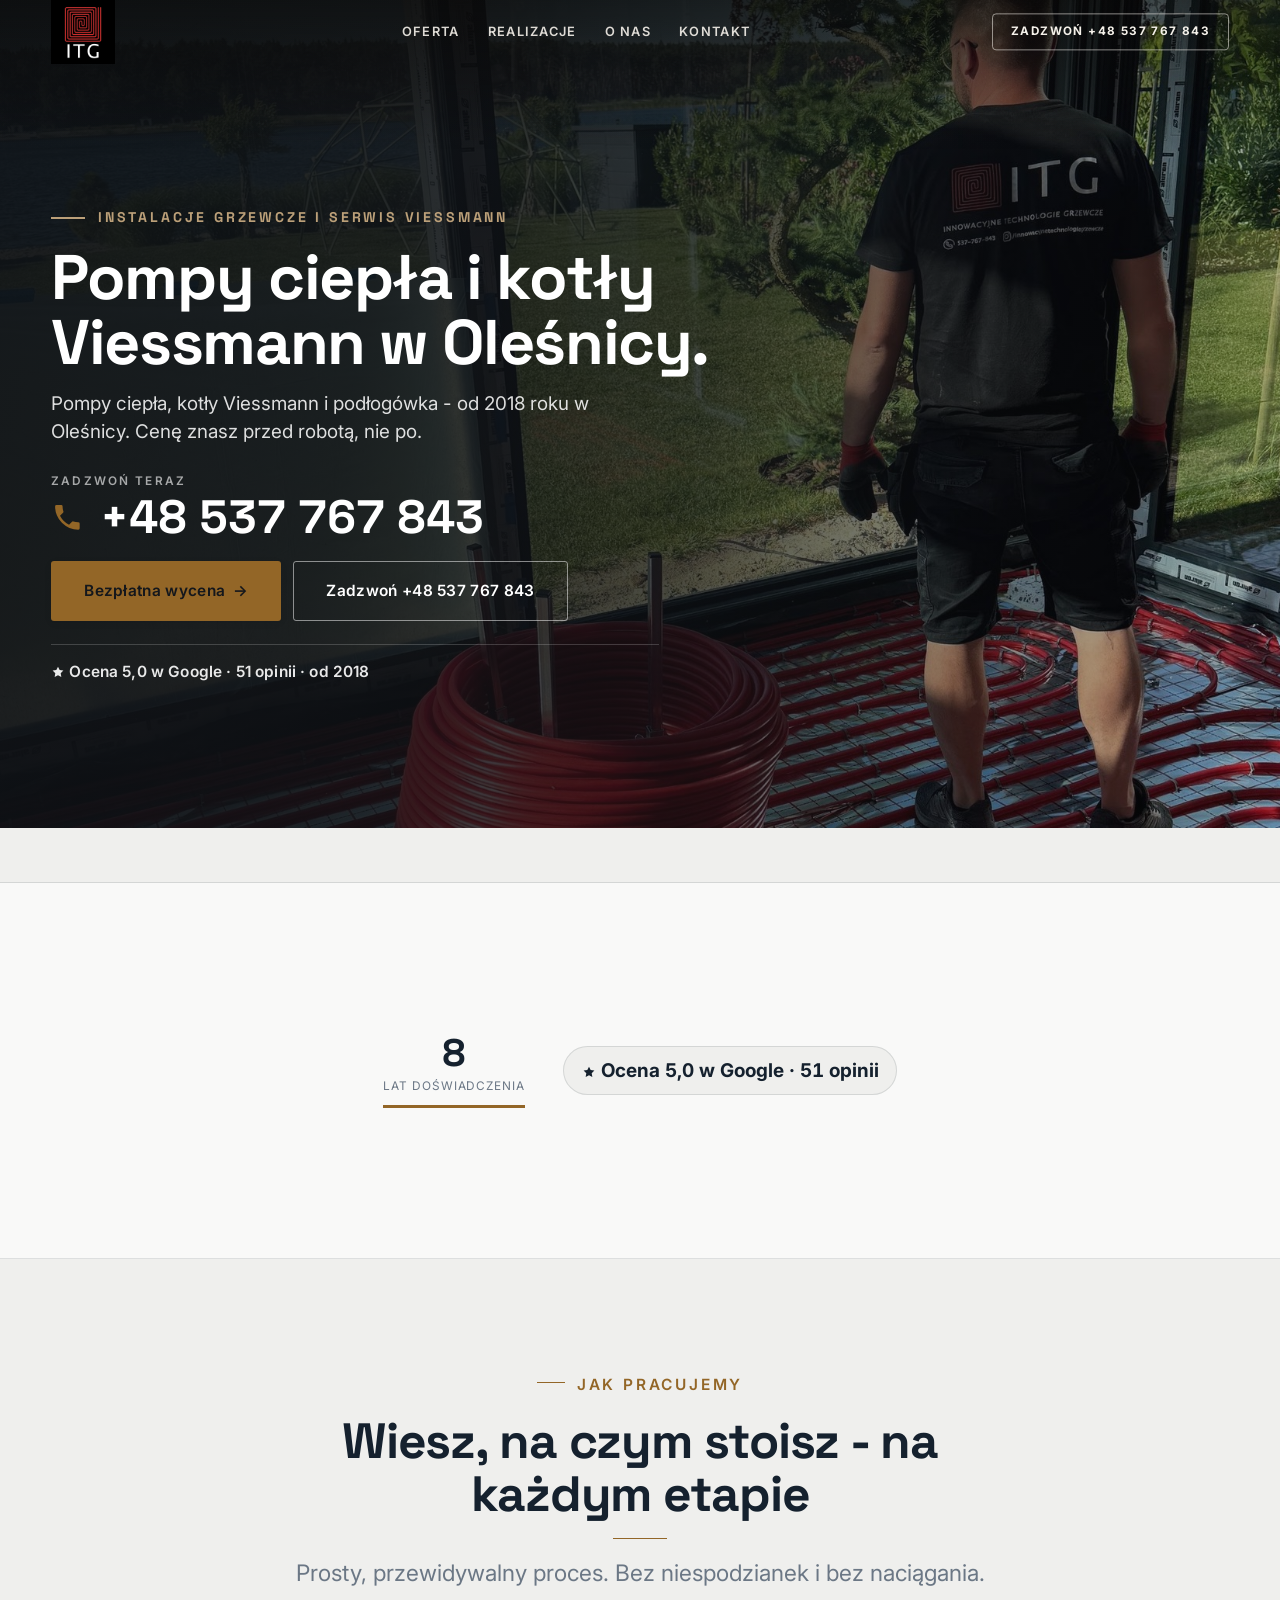
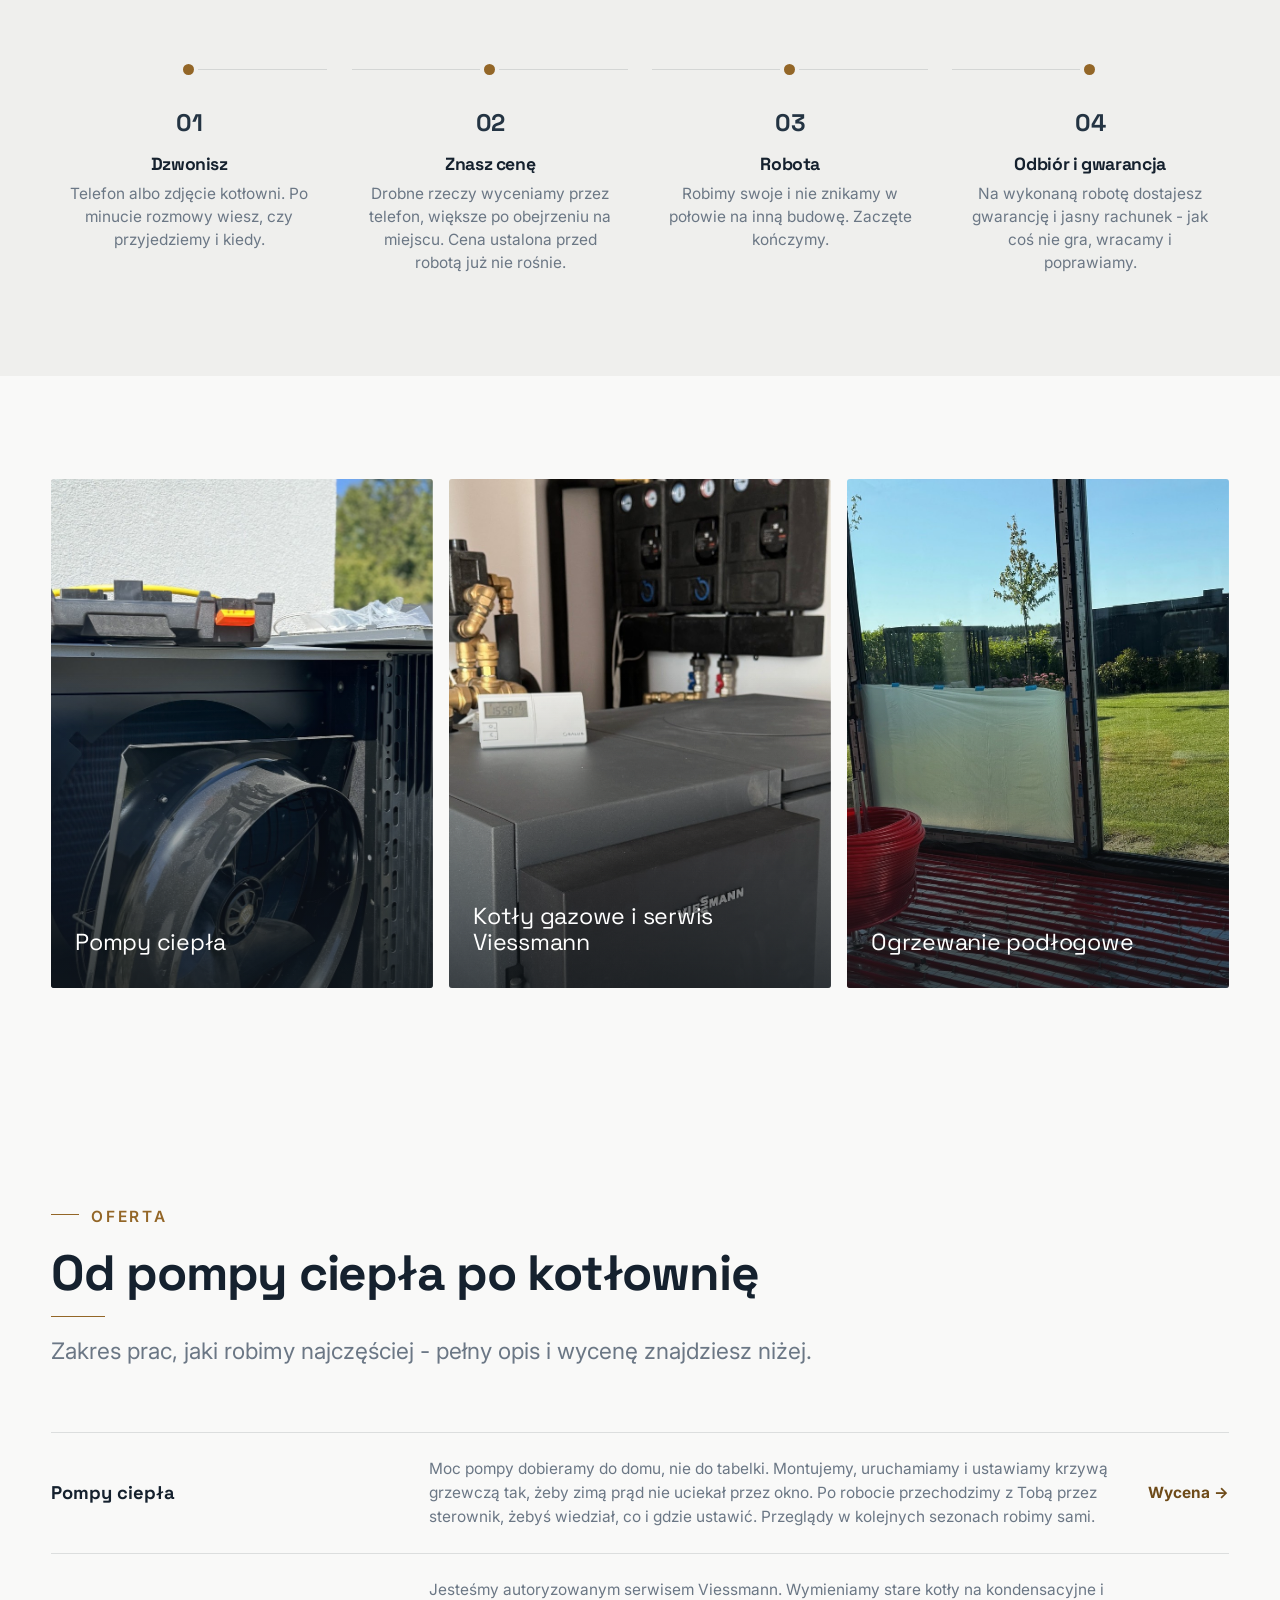
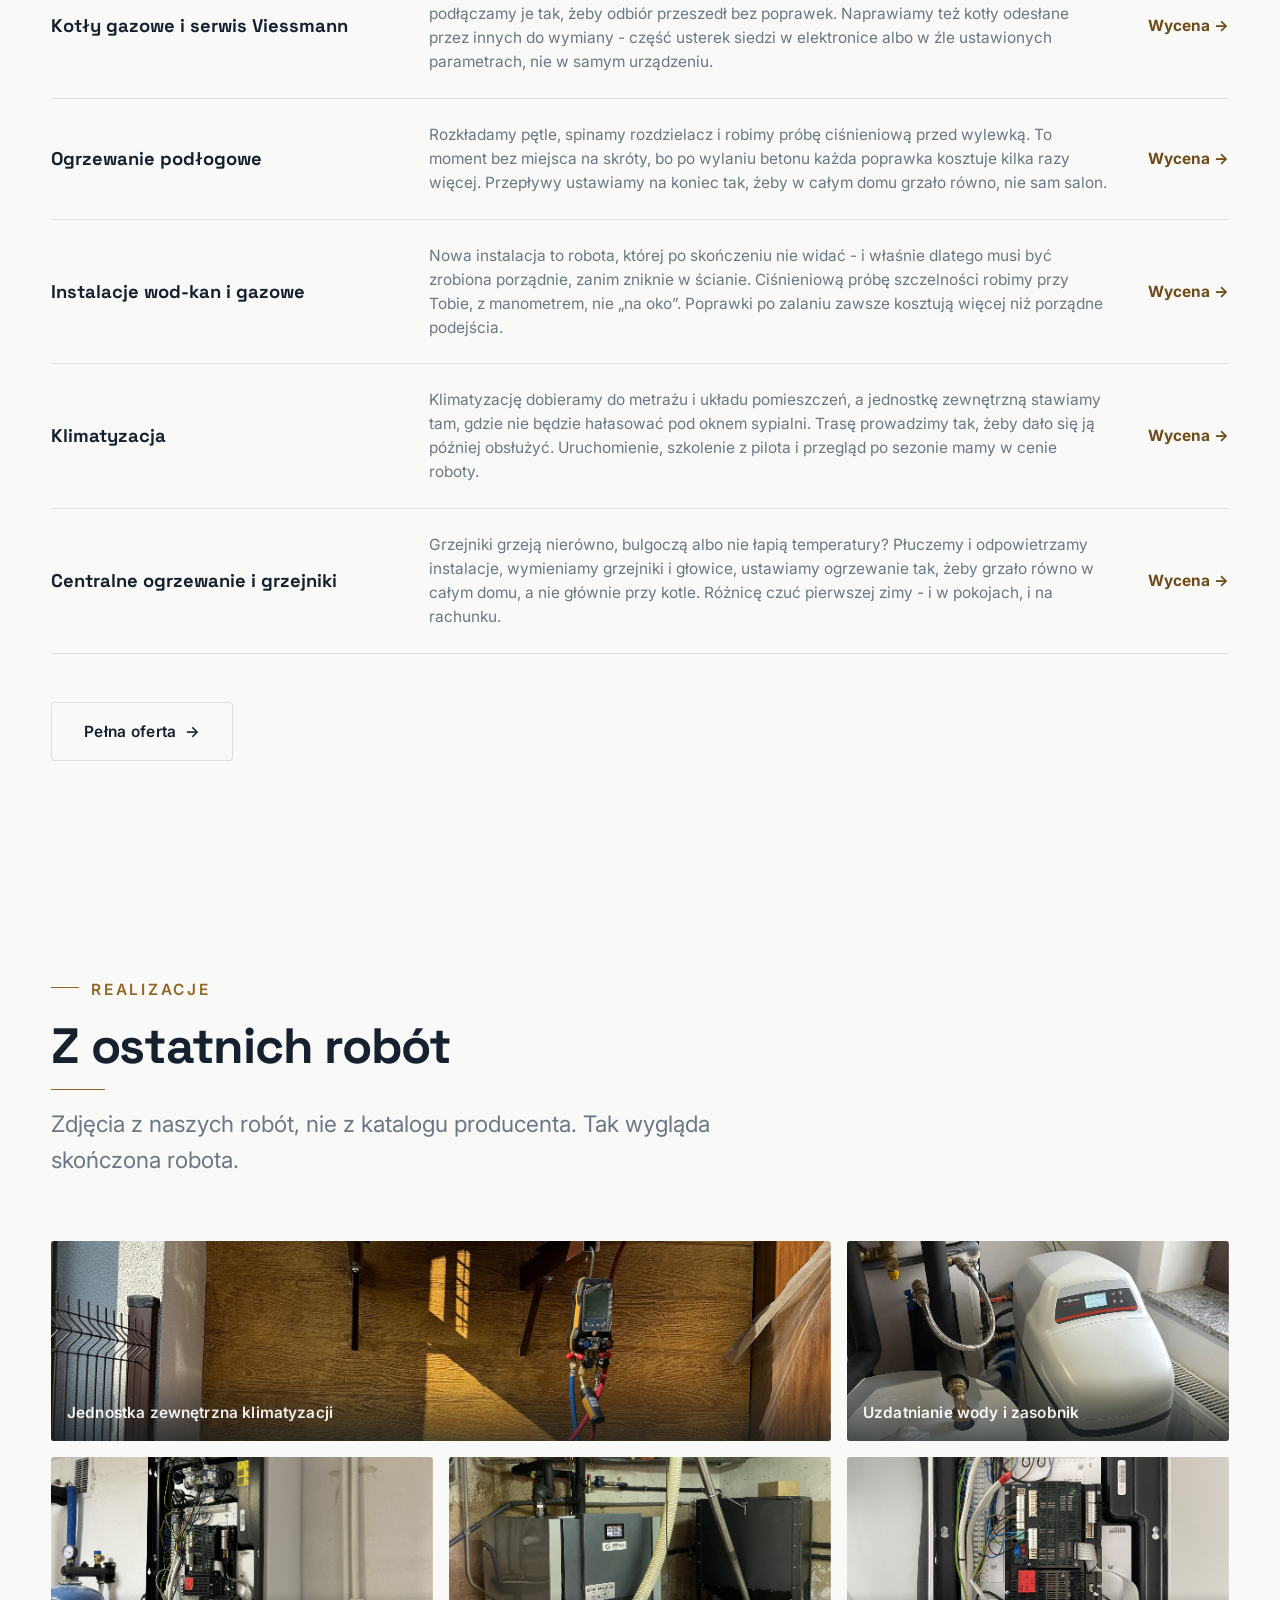
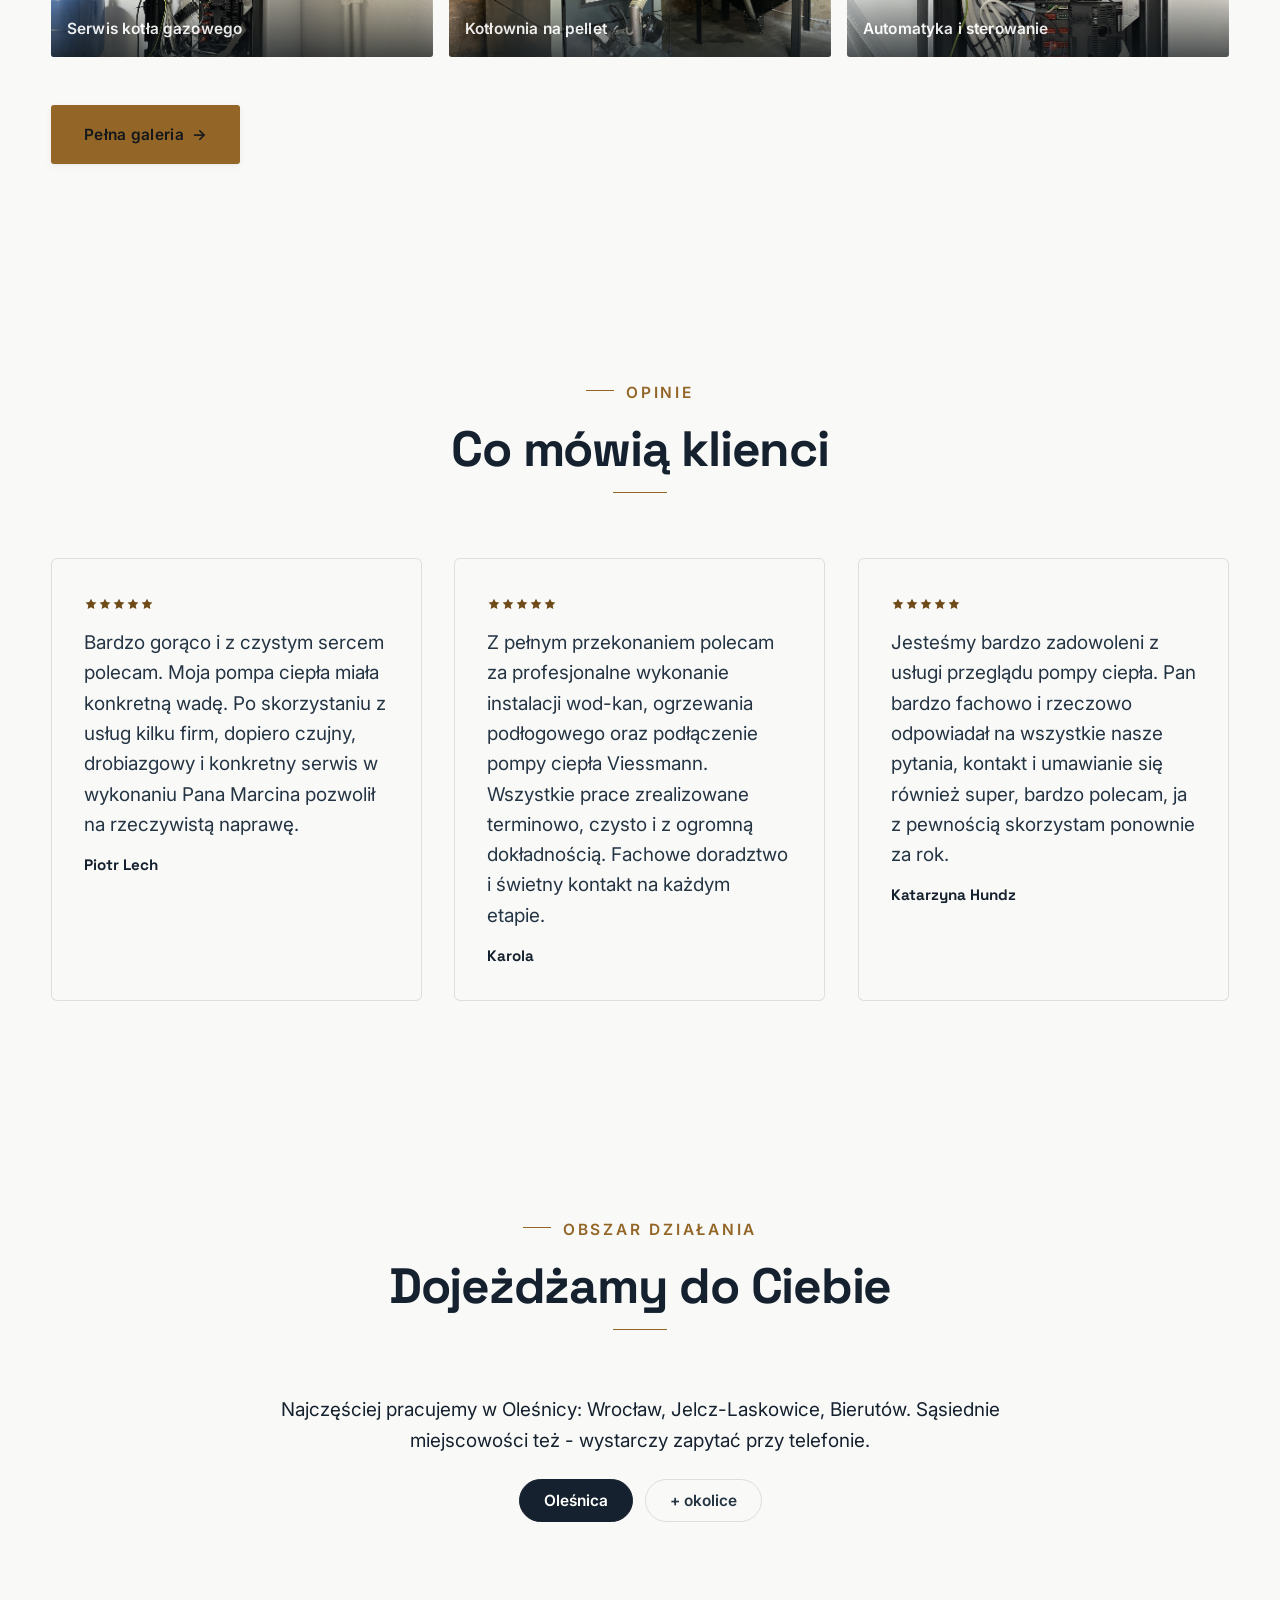
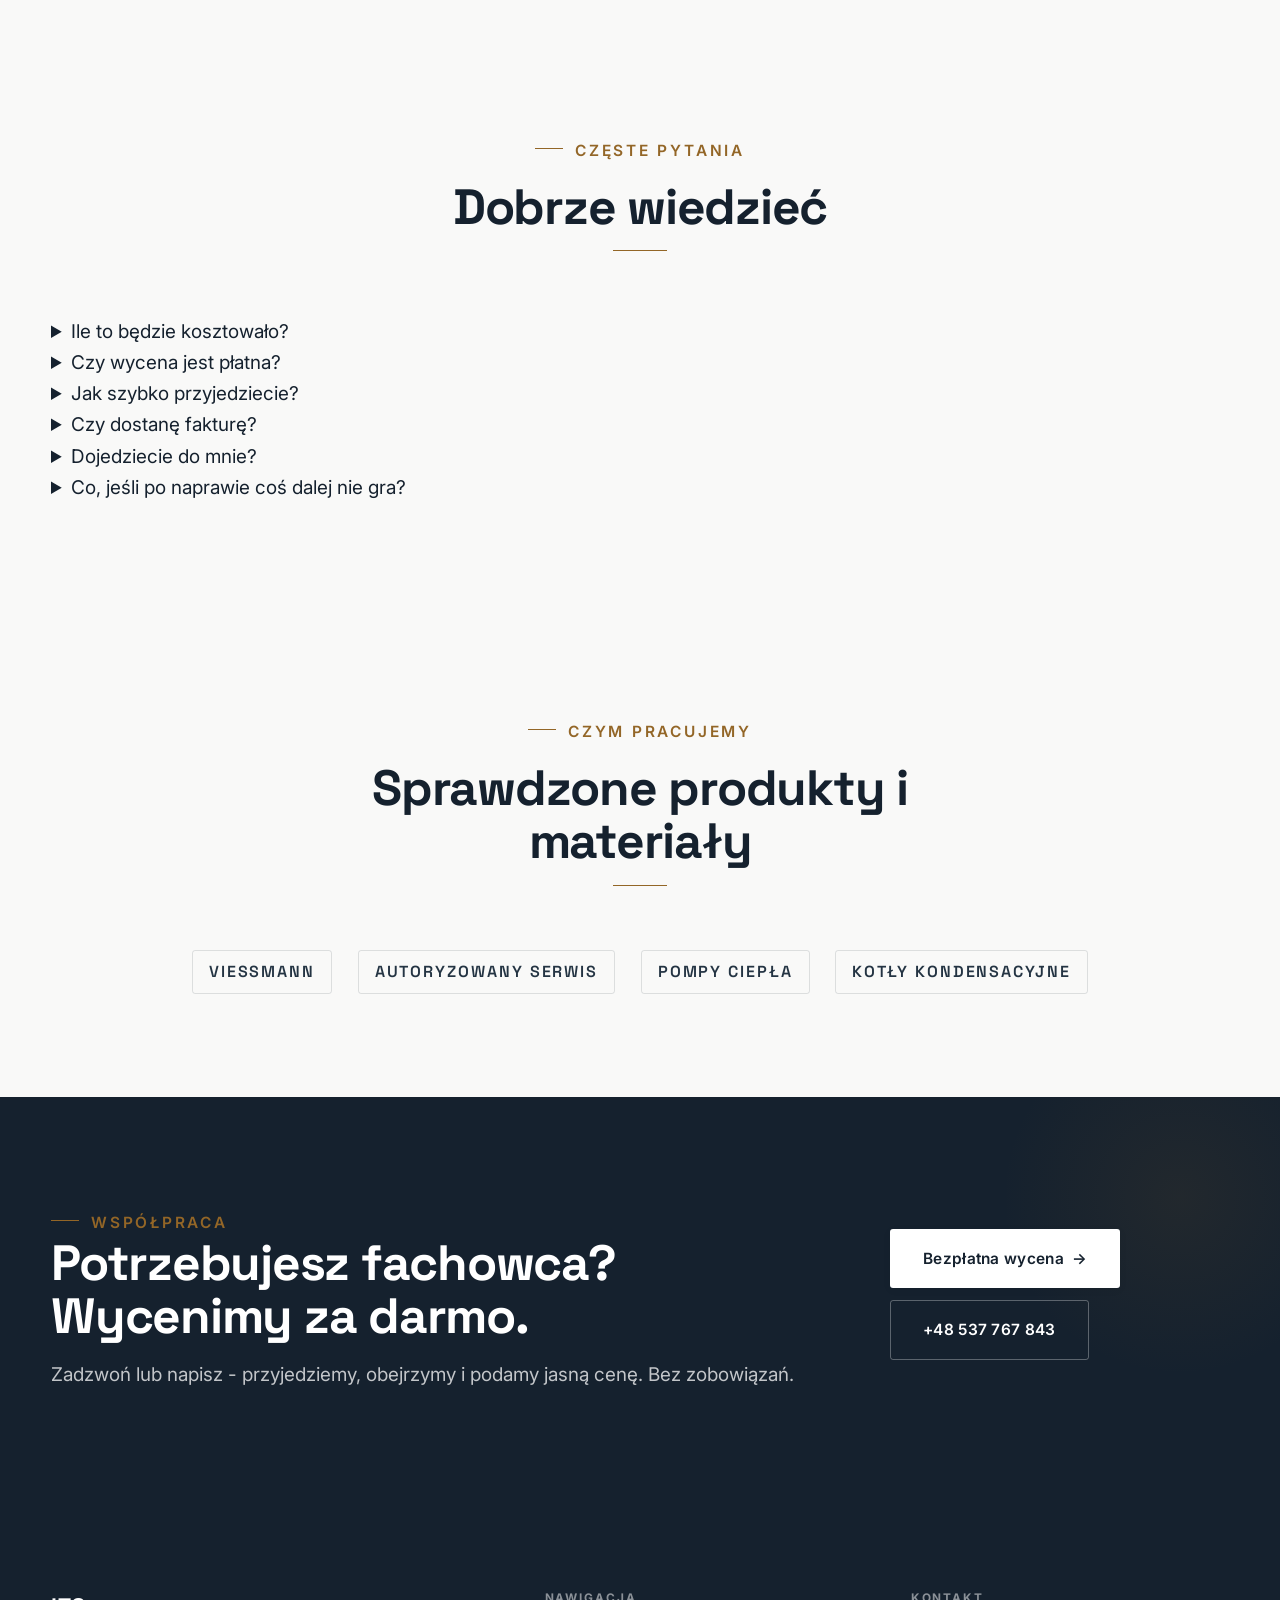
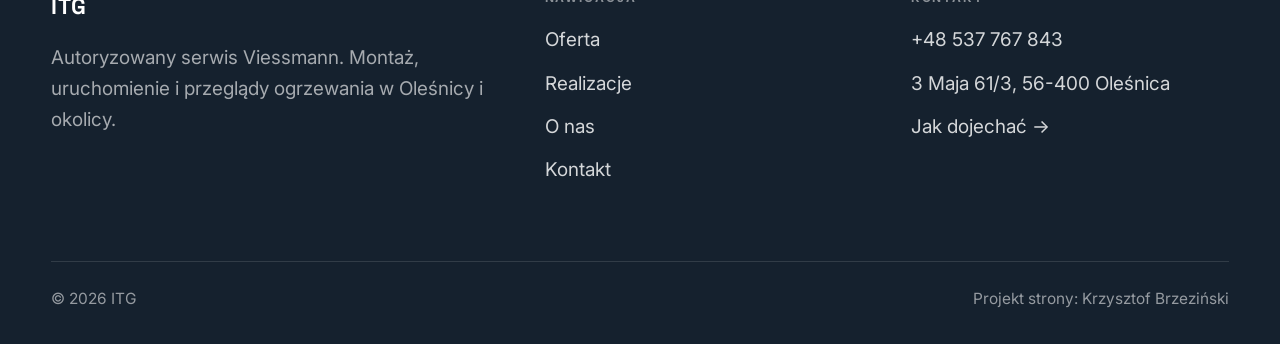
==== index.html @ 9d5420c0 "Strona demo: itg-innowacyjne-technologie" ====
<!DOCTYPE html>
<html lang="pl">
<head>
<meta charset="UTF-8">
<meta name="viewport" content="width=device-width, initial-scale=1.0">
<title>Pompy ciepła i kotły Viessmann - Oleśnica | ITG</title>
<meta name="description" content="Instalacje grzewcze w Oleśnicy: pompy ciepła, kotły Viessmann, ogrzewanie podłogowe, wod-kan i klimatyzacja. Autoryzowany serwis Viessmann. Zadzwoń: +48 537 767 843.">
<link rel="preconnect" href="https://fonts.googleapis.com">
<link rel="preconnect" href="https://fonts.gstatic.com" crossorigin>
<link href="https://fonts.googleapis.com/css2?family=Space+Grotesk:wght@500;600;700&family=Inter:wght@400;500;600&display=swap" rel="stylesheet">
<link rel="stylesheet" href="assets/styles.css">
</head>
<body>

<header class="nav">
  <div class="wrap nav-inner">
    <a class="brand brand-has-logo" href="index.html"><img class="brand-logo" src="img/logo.jpg" alt="ITG Innowacyjne Technologie Grzewcze"></a>
    <nav class="nav-links">
      <a href="oferta.html">Oferta</a>
      <a href="realizacje.html">Realizacje</a>
      <a href="o-nas.html">O nas</a>
      <a href="kontakt.html">Kontakt</a>
      <a href="tel:+48537767843" class="btn btn-accent">Zadzwoń +48 537 767 843</a>
    </nav>
    <button class="nav-toggle" aria-label="Menu"><span></span><span></span><span></span></button>
  </div>
</header>

<section class="hero-fach">
  <img class="hf-photo" src="img/hero.jpg" fetchpriority="high" alt="ITG Innowacyjne Technologie Grzewcze">
  <div class="hf-panel">
    <div class="hf-inner">
      <span class="hf-kicker">Instalacje grzewcze i serwis Viessmann</span>
      <h1 class="hf-title">Pompy ciepła i kotły Viessmann w Oleśnicy. <em></em></h1>
      <p class="hf-lead">Pompy ciepła, kotły Viessmann i podłogówka - od 2018 roku w Oleśnicy. Cenę znasz przed robotą, nie po.</p>
      <a class="hf-phone" href="tel:+48537767843"><span class="hf-phone-lab">Zadzwoń teraz</span><span class="hf-phone-num"><svg class="ico-tel" width="16" height="16" viewBox="0 0 24 24" fill="none" aria-hidden="true"><path d="M6.6 10.8a15.5 15.5 0 0 0 6.6 6.6l2.2-2.2a1 1 0 0 1 1-.24 11.4 11.4 0 0 0 3.6.58 1 1 0 0 1 1 1V20a1 1 0 0 1-1 1A17 17 0 0 1 3 4a1 1 0 0 1 1-1h3.5a1 1 0 0 1 1 1c0 1.25.2 2.46.58 3.6a1 1 0 0 1-.25 1l-2.23 2.2Z" fill="currentColor"/></svg> +48 537 767 843</span></a>
      <div class="hf-actions">
        <a href="kontakt.html" class="btn btn-accent">Bezpłatna wycena <span class="arr">→</span></a>
        <a href="tel:+48537767843" class="btn btn-ghost hf-ghost">Zadzwoń +48 537 767 843</a>
      </div>
      <div class="hf-trust"><svg class="ico-star" width="14" height="14" viewBox="0 0 24 24" style="vertical-align:-2px" aria-hidden="true"><path d="M12 2.8l2.85 5.8 6.4.93-4.63 4.5 1.1 6.37L12 17.4l-5.72 3 1.1-6.37-4.63-4.5 6.4-.93L12 2.8Z" fill="currentColor"/></svg> Ocena 5,0 w Google · 51 opinii · od 2018</div>
    </div>
  </div>
</section>
<section class="fach-promise">
  <div class="wrap">
    <ul class="fp-row reveal"><li>Bezpłatna wycena</li><li>Dojazd: Oleśnica i okolice</li><li>Gwarancja na robociznę</li></ul>
  </div>
</section>
<section class="trust-bar">
  <div class="wrap">
    <div class="tb-stats">
      <div class="tb-stat reveal"><span class="tb-num">8</span><span class="tb-lab">lat doświadczenia</span></div>
    </div>
    <div class="tb-google reveal"><svg class="ico-star" width="14" height="14" viewBox="0 0 24 24" style="vertical-align:-2px" aria-hidden="true"><path d="M12 2.8l2.85 5.8 6.4.93-4.63 4.5 1.1 6.37L12 17.4l-5.72 3 1.1-6.37-4.63-4.5 6.4-.93L12 2.8Z" fill="currentColor"/></svg> Ocena 5,0 w Google · 51 opinii</div>
  </div>
</section>
<section class="proces fachowcy">
  <div class="wrap">
    <div class="head center reveal">
      <span class="eyebrow">Jak pracujemy</span>
      <h2>Wiesz, na czym stoisz - na każdym etapie</h2>
      <p>Prosty, przewidywalny proces. Bez niespodzianek i bez naciągania.</p>
    </div>
    <ol class="proces-line">
      <li class="reveal"><span class="pno">01</span><h3>Dzwonisz</h3><p>Telefon albo zdjęcie kotłowni. Po minucie rozmowy wiesz, czy przyjedziemy i kiedy.</p></li>
      <li class="reveal"><span class="pno">02</span><h3>Znasz cenę</h3><p>Drobne rzeczy wyceniamy przez telefon, większe po obejrzeniu na miejscu. Cena ustalona przed robotą już nie rośnie.</p></li>
      <li class="reveal"><span class="pno">03</span><h3>Robota</h3><p>Robimy swoje i nie znikamy w połowie na inną budowę. Zaczęte kończymy.</p></li>
      <li class="reveal"><span class="pno">04</span><h3>Odbiór i gwarancja</h3><p>Na wykonaną robotę dostajesz gwarancję i jasny rachunek - jak coś nie gra, wracamy i poprawiamy.</p></li>
    </ol>
  </div>
</section>
<section class="gateways-band">
  <div class="wrap">
    <div class="gateways">
      <a href="oferta.html" class="gateway reveal"><img src="img/g2.jpg" alt="Pompy ciepła" loading="lazy"><span class="g-ttl">Pompy ciepła</span></a>
      <a href="oferta.html" class="gateway reveal"><img src="img/g1.jpg" alt="Kotły gazowe i serwis Viessmann" loading="lazy"><span class="g-ttl">Kotły gazowe i serwis Viessmann</span></a>
      <a href="oferta.html" class="gateway reveal"><img src="img/about.jpg" alt="Ogrzewanie podłogowe" loading="lazy"><span class="g-ttl">Ogrzewanie podłogowe</span></a>
    </div>
  </div>
</section>
<section class="fach-uslugi">
  <div class="wrap">
    <div class="head reveal">
      <span class="eyebrow">Oferta</span>
      <h2>Od pompy ciepła po kotłownię</h2>
      <p>Zakres prac, jaki robimy najczęściej - pełny opis i wycenę znajdziesz niżej.</p>
    </div>
    <ul class="fu-list">
      <li class="fu-row reveal"><div class="fu-name">Pompy ciepła</div><div class="fu-desc">Moc pompy dobieramy do domu, nie do tabelki. Montujemy, uruchamiamy i ustawiamy krzywą grzewczą tak, żeby zimą prąd nie uciekał przez okno. Po robocie przechodzimy z Tobą przez sterownik, żebyś wiedział, co i gdzie ustawić. Przeglądy w kolejnych sezonach robimy sami.</div><a class="fu-cta" href="kontakt.html">Wycena <span class="arr">→</span></a></li>
      <li class="fu-row reveal"><div class="fu-name">Kotły gazowe i serwis Viessmann</div><div class="fu-desc">Jesteśmy autoryzowanym serwisem Viessmann. Wymieniamy stare kotły na kondensacyjne i podłączamy je tak, żeby odbiór przeszedł bez poprawek. Naprawiamy też kotły odesłane przez innych do wymiany - część usterek siedzi w elektronice albo w źle ustawionych parametrach, nie w samym urządzeniu.</div><a class="fu-cta" href="kontakt.html">Wycena <span class="arr">→</span></a></li>
      <li class="fu-row reveal"><div class="fu-name">Ogrzewanie podłogowe</div><div class="fu-desc">Rozkładamy pętle, spinamy rozdzielacz i robimy próbę ciśnieniową przed wylewką. To moment bez miejsca na skróty, bo po wylaniu betonu każda poprawka kosztuje kilka razy więcej. Przepływy ustawiamy na koniec tak, żeby w całym domu grzało równo, nie sam salon.</div><a class="fu-cta" href="kontakt.html">Wycena <span class="arr">→</span></a></li>
      <li class="fu-row reveal"><div class="fu-name">Instalacje wod-kan i gazowe</div><div class="fu-desc">Nowa instalacja to robota, której po skończeniu nie widać - i właśnie dlatego musi być zrobiona porządnie, zanim zniknie w ścianie. Ciśnieniową próbę szczelności robimy przy Tobie, z manometrem, nie „na oko”. Poprawki po zalaniu zawsze kosztują więcej niż porządne podejścia.</div><a class="fu-cta" href="kontakt.html">Wycena <span class="arr">→</span></a></li>
      <li class="fu-row reveal"><div class="fu-name">Klimatyzacja</div><div class="fu-desc">Klimatyzację dobieramy do metrażu i układu pomieszczeń, a jednostkę zewnętrzną stawiamy tam, gdzie nie będzie hałasować pod oknem sypialni. Trasę prowadzimy tak, żeby dało się ją później obsłużyć. Uruchomienie, szkolenie z pilota i przegląd po sezonie mamy w cenie roboty.</div><a class="fu-cta" href="kontakt.html">Wycena <span class="arr">→</span></a></li>
      <li class="fu-row reveal"><div class="fu-name">Centralne ogrzewanie i grzejniki</div><div class="fu-desc">Grzejniki grzeją nierówno, bulgoczą albo nie łapią temperatury? Płuczemy i odpowietrzamy instalacje, wymieniamy grzejniki i głowice, ustawiamy ogrzewanie tak, żeby grzało równo w całym domu, a nie głównie przy kotle. Różnicę czuć pierwszej zimy - i w pokojach, i na rachunku.</div><a class="fu-cta" href="kontakt.html">Wycena <span class="arr">→</span></a></li>
    </ul>
    <div style="margin-top:var(--space-7)" class="reveal"><a href="oferta.html" class="btn btn-ghost">Pełna oferta <span class="arr">→</span></a></div>
  </div>
</section>
<section>
  <div class="wrap">
    <div class="head reveal">
      <span class="eyebrow">Realizacje</span>
      <h2>Z ostatnich robót</h2>
      <p>Zdjęcia z naszych robót, nie z katalogu producenta. Tak wygląda skończona robota.</p>
    </div>
    <div class="gallery">
      <div class="tile t-two3 reveal"><img src="img/g3.jpg" alt="Jednostka zewnętrzna klimatyzacji" loading="lazy"><div class="cap">Jednostka zewnętrzna klimatyzacji</div></div>
      <div class="tile t-third reveal"><img src="img/g4.jpg" alt="Uzdatnianie wody i zasobnik" loading="lazy"><div class="cap">Uzdatnianie wody i zasobnik</div></div>
      <div class="tile t-third reveal"><img src="img/g5.jpg" alt="Serwis kotła gazowego" loading="lazy"><div class="cap">Serwis kotła gazowego</div></div>
      <div class="tile t-third reveal"><img src="img/g7.jpg" alt="Kotłownia na pellet" loading="lazy"><div class="cap">Kotłownia na pellet</div></div>
      <div class="tile t-third reveal"><img src="img/g8.jpg" alt="Automatyka i sterowanie" loading="lazy"><div class="cap">Automatyka i sterowanie</div></div>
    </div>
    <div style="margin-top:var(--space-7)" class="reveal"><a href="realizacje.html" class="btn btn-accent">Pełna galeria <span class="arr">→</span></a></div>
  </div>
</section>
<section class="opinie">
  <div class="wrap">
    <div class="head center reveal">
      <span class="eyebrow">Opinie</span>
      <h2>Co mówią klienci</h2>
    </div>
    <div class="opinie-grid">
      <figure class="op-card reveal"><span class="op-star"><svg class="ico-star" width="14" height="14" viewBox="0 0 24 24" style="vertical-align:-2px" aria-hidden="true"><path d="M12 2.8l2.85 5.8 6.4.93-4.63 4.5 1.1 6.37L12 17.4l-5.72 3 1.1-6.37-4.63-4.5 6.4-.93L12 2.8Z" fill="currentColor"/></svg><svg class="ico-star" width="14" height="14" viewBox="0 0 24 24" style="vertical-align:-2px" aria-hidden="true"><path d="M12 2.8l2.85 5.8 6.4.93-4.63 4.5 1.1 6.37L12 17.4l-5.72 3 1.1-6.37-4.63-4.5 6.4-.93L12 2.8Z" fill="currentColor"/></svg><svg class="ico-star" width="14" height="14" viewBox="0 0 24 24" style="vertical-align:-2px" aria-hidden="true"><path d="M12 2.8l2.85 5.8 6.4.93-4.63 4.5 1.1 6.37L12 17.4l-5.72 3 1.1-6.37-4.63-4.5 6.4-.93L12 2.8Z" fill="currentColor"/></svg><svg class="ico-star" width="14" height="14" viewBox="0 0 24 24" style="vertical-align:-2px" aria-hidden="true"><path d="M12 2.8l2.85 5.8 6.4.93-4.63 4.5 1.1 6.37L12 17.4l-5.72 3 1.1-6.37-4.63-4.5 6.4-.93L12 2.8Z" fill="currentColor"/></svg><svg class="ico-star" width="14" height="14" viewBox="0 0 24 24" style="vertical-align:-2px" aria-hidden="true"><path d="M12 2.8l2.85 5.8 6.4.93-4.63 4.5 1.1 6.37L12 17.4l-5.72 3 1.1-6.37-4.63-4.5 6.4-.93L12 2.8Z" fill="currentColor"/></svg></span><blockquote>Bardzo gorąco i z czystym sercem polecam. Moja pompa ciepła miała konkretną wadę. Po skorzystaniu z usług kilku firm, dopiero czujny, drobiazgowy i konkretny serwis w wykonaniu Pana Marcina pozwolił na rzeczywistą naprawę.</blockquote><span class="op-autor">Piotr Lech</span></figure>
      <figure class="op-card reveal"><span class="op-star"><svg class="ico-star" width="14" height="14" viewBox="0 0 24 24" style="vertical-align:-2px" aria-hidden="true"><path d="M12 2.8l2.85 5.8 6.4.93-4.63 4.5 1.1 6.37L12 17.4l-5.72 3 1.1-6.37-4.63-4.5 6.4-.93L12 2.8Z" fill="currentColor"/></svg><svg class="ico-star" width="14" height="14" viewBox="0 0 24 24" style="vertical-align:-2px" aria-hidden="true"><path d="M12 2.8l2.85 5.8 6.4.93-4.63 4.5 1.1 6.37L12 17.4l-5.72 3 1.1-6.37-4.63-4.5 6.4-.93L12 2.8Z" fill="currentColor"/></svg><svg class="ico-star" width="14" height="14" viewBox="0 0 24 24" style="vertical-align:-2px" aria-hidden="true"><path d="M12 2.8l2.85 5.8 6.4.93-4.63 4.5 1.1 6.37L12 17.4l-5.72 3 1.1-6.37-4.63-4.5 6.4-.93L12 2.8Z" fill="currentColor"/></svg><svg class="ico-star" width="14" height="14" viewBox="0 0 24 24" style="vertical-align:-2px" aria-hidden="true"><path d="M12 2.8l2.85 5.8 6.4.93-4.63 4.5 1.1 6.37L12 17.4l-5.72 3 1.1-6.37-4.63-4.5 6.4-.93L12 2.8Z" fill="currentColor"/></svg><svg class="ico-star" width="14" height="14" viewBox="0 0 24 24" style="vertical-align:-2px" aria-hidden="true"><path d="M12 2.8l2.85 5.8 6.4.93-4.63 4.5 1.1 6.37L12 17.4l-5.72 3 1.1-6.37-4.63-4.5 6.4-.93L12 2.8Z" fill="currentColor"/></svg></span><blockquote>Z pełnym przekonaniem polecam za profesjonalne wykonanie instalacji wod-kan, ogrzewania podłogowego oraz podłączenie pompy ciepła Viessmann. Wszystkie prace zrealizowane terminowo, czysto i z ogromną dokładnością. Fachowe doradztwo i świetny kontakt na każdym etapie.</blockquote><span class="op-autor">Karola</span></figure>
      <figure class="op-card reveal"><span class="op-star"><svg class="ico-star" width="14" height="14" viewBox="0 0 24 24" style="vertical-align:-2px" aria-hidden="true"><path d="M12 2.8l2.85 5.8 6.4.93-4.63 4.5 1.1 6.37L12 17.4l-5.72 3 1.1-6.37-4.63-4.5 6.4-.93L12 2.8Z" fill="currentColor"/></svg><svg class="ico-star" width="14" height="14" viewBox="0 0 24 24" style="vertical-align:-2px" aria-hidden="true"><path d="M12 2.8l2.85 5.8 6.4.93-4.63 4.5 1.1 6.37L12 17.4l-5.72 3 1.1-6.37-4.63-4.5 6.4-.93L12 2.8Z" fill="currentColor"/></svg><svg class="ico-star" width="14" height="14" viewBox="0 0 24 24" style="vertical-align:-2px" aria-hidden="true"><path d="M12 2.8l2.85 5.8 6.4.93-4.63 4.5 1.1 6.37L12 17.4l-5.72 3 1.1-6.37-4.63-4.5 6.4-.93L12 2.8Z" fill="currentColor"/></svg><svg class="ico-star" width="14" height="14" viewBox="0 0 24 24" style="vertical-align:-2px" aria-hidden="true"><path d="M12 2.8l2.85 5.8 6.4.93-4.63 4.5 1.1 6.37L12 17.4l-5.72 3 1.1-6.37-4.63-4.5 6.4-.93L12 2.8Z" fill="currentColor"/></svg><svg class="ico-star" width="14" height="14" viewBox="0 0 24 24" style="vertical-align:-2px" aria-hidden="true"><path d="M12 2.8l2.85 5.8 6.4.93-4.63 4.5 1.1 6.37L12 17.4l-5.72 3 1.1-6.37-4.63-4.5 6.4-.93L12 2.8Z" fill="currentColor"/></svg></span><blockquote>Jesteśmy bardzo zadowoleni z usługi przeglądu pompy ciepła. Pan bardzo fachowo i rzeczowo odpowiadał na wszystkie nasze pytania, kontakt i umawianie się również super, bardzo polecam, ja z pewnością skorzystam ponownie za rok.</blockquote><span class="op-autor">Katarzyna Hundz</span></figure>
    </div>
  </div>
</section>
<section class="obszar">
  <div class="wrap">
    <div class="head center reveal">
      <span class="eyebrow">Obszar działania</span>
      <h2>Dojeżdżamy do Ciebie</h2>
    </div>
    <p class="obszar-txt reveal" style="text-align:center;max-width:60ch;margin:0 auto 1.4rem">Najczęściej pracujemy w Oleśnicy: Wrocław, Jelcz-Laskowice, Bierutów. Sąsiednie miejscowości też - wystarczy zapytać przy telefonie.</p>
    <ul class="obszar-list reveal"><li class="is-home">Oleśnica</li><li>+ okolice</li></ul>
  </div>
</section>
<section class="faq-klinika">
  <div class="wrap">
    <div class="head center reveal">
      <span class="eyebrow">Częste pytania</span>
      <h2>Dobrze wiedzieć</h2>
    </div>
    <div class="faq-list">
      <details class="faq-item reveal"><summary>Ile to będzie kosztowało?</summary><p>Zależy, co się dzieje - dlatego wypytujemy przez telefon i od razu podajemy widełki. Ostateczną cenę znasz przed robotą, nie po niej.</p></details>
      <details class="faq-item reveal"><summary>Czy wycena jest płatna?</summary><p>Nie. Przyjazd i wycena w Oleśnicy i najbliższej okolicy są bezpłatne i do niczego nie zobowiązują.</p></details>
      <details class="faq-item reveal"><summary>Jak szybko przyjedziecie?</summary><p>Przy zalaniu liczy się każda godzina, więc przy awarii przestawiamy grafik. Prace planowane umawiamy z kilkudniowym wyprzedzeniem.</p></details>
      <details class="faq-item reveal"><summary>Czy dostanę fakturę?</summary><p>Tak, na firmę albo na osobę prywatną. Dokument dostajesz od razu, a nie „wyślemy później”.</p></details>
      <details class="faq-item reveal"><summary>Dojedziecie do mnie?</summary><p>Robimy głównie Oleśnica i okolice. Masz wątpliwość - zadzwoń, to kwestia jednego pytania.</p></details>
      <details class="faq-item reveal"><summary>Co, jeśli po naprawie coś dalej nie gra?</summary><p>Wracamy i sprawdzamy. Nasza wina - poprawiamy za darmo; wyszło coś nowego - mówimy wprost, co i za ile.</p></details>
    </div>
  </div>
</section>
<section class="auto-marki">
  <div class="wrap">
    <div class="head center reveal">
      <span class="eyebrow">Czym pracujemy</span>
      <h2>Sprawdzone produkty i materiały</h2>
    </div>
    <ul class="marki-list reveal"><li>Viessmann</li><li>Autoryzowany serwis</li><li>Pompy ciepła</li><li>Kotły kondensacyjne</li></ul>
  </div>
</section>
<section class="cta">
  <div class="wrap">
    <div class="reveal">
      <span class="eyebrow">Współpraca</span>
      <h2>Potrzebujesz fachowca? Wycenimy za darmo.</h2>
      <p>Zadzwoń lub napisz - przyjedziemy, obejrzymy i podamy jasną cenę. Bez zobowiązań.</p>
    </div>
    <div class="cta-actions reveal">
      <a href="kontakt.html" class="btn btn-light">Bezpłatna wycena <span class="arr">→</span></a>
      <a href="tel:+48537767843" class="btn btn-ghost" style="color:#fff;border-color:rgba(255,255,255,.3)">+48 537 767 843</a>
    </div>
  </div>
</section>

<footer>
  <div class="wrap">
    <div class="foot-grid">
      <div class="foot-brand">
        <div class="name">ITG</div>
        <p>Autoryzowany serwis Viessmann. Montaż, uruchomienie i przeglądy ogrzewania w Oleśnicy i okolicy.</p>
      </div>
      <div class="foot-col">
        <h4>Nawigacja</h4>
        <a href="oferta.html">Oferta</a>
        <a href="realizacje.html">Realizacje</a>
        <a href="o-nas.html">O nas</a>
        <a href="kontakt.html">Kontakt</a>
      </div>
      <div class="foot-col">
        <h4>Kontakt</h4>
        <a href="tel:+48537767843">+48 537 767 843</a>
        <p>3 Maja 61/3, 56-400 Oleśnica</p>
        <a href="https://www.google.com/maps?cid=13976396343379529846" target="_blank" rel="noopener">Jak dojechać →</a>
      </div>
    </div>
    <div class="foot-bot">
      <span>© 2026 ITG</span>
      <span>Projekt strony: Krzysztof Brzeziński</span>
    </div>
  </div>
</footer>
<div class="sticky-call"><a class="sc-call" href="tel:+48537767843"><svg class="ico-tel" width="16" height="16" viewBox="0 0 24 24" fill="none" aria-hidden="true"><path d="M6.6 10.8a15.5 15.5 0 0 0 6.6 6.6l2.2-2.2a1 1 0 0 1 1-.24 11.4 11.4 0 0 0 3.6.58 1 1 0 0 1 1 1V20a1 1 0 0 1-1 1A17 17 0 0 1 3 4a1 1 0 0 1 1-1h3.5a1 1 0 0 1 1 1c0 1.25.2 2.46.58 3.6a1 1 0 0 1-.25 1l-2.23 2.2Z" fill="currentColor"/></svg> Zadzwoń</a><a class="sc-quote" href="kontakt.html">Bezpłatna wycena</a></div>

<script src="assets/main.js"></script>
</body>
</html>
---- assets/styles.css ----
/* ============================================================
   STOLBASZ — premium, architektoniczny B2B fit-out
   Jasna paleta, zero brązu. System wg premium-web-craft.
   Projekt strony: Krzysztof Brzeziński
   ============================================================ */

:root{
  /* PALETA — jasna, architektoniczna, chłodna */
  --paper:#F4F6F8;          /* główne tło */
  --paper-2:#E7EBEF;        /* sekcje alternatywne (chłodny jasny szary) */
  --paper-3:#E7EBEF;        /* delikatne wypełnienia */
  --ink:#15212E;            /* tekst główny — chłodny grafit */
  --ink-soft:#243443;       /* nagłówki drugorzędne */
  --muted:#6B7785;          /* tekst poboczny */
  --line:rgba(21,33,46,.12);/* hairline */
  --accent:#E8A317;         /* stonowany petrol-slate — jedyny akcent */
  --accent-d:#C9870C;
  --accent-soft:rgba(232,163,23,.10);
  --dark:#15212E;           /* sekcje ciemne (stopka/CTA) */

  /* ODSTĘPY — skala 4/8 */
  --space-1:4px; --space-2:8px; --space-3:12px; --space-4:16px; --space-5:24px;
  --space-6:32px; --space-7:48px; --space-8:64px; --space-9:96px; --space-10:128px;

  /* TYPOGRAFIA — fluid clamp() (skala podbita 16.07.2026: większe, czytelniejsze litery — uwaga Adama) */
  --text-sm:clamp(.9rem,.87rem + .12vw,1rem);
  --text-base:clamp(1.08rem,1.04rem + .18vw,1.2rem);
  --text-lg:clamp(1.24rem,1.15rem + .34vw,1.44rem);
  --text-h3:clamp(1.34rem,1.22rem + .55vw,1.66rem);
  --text-h2:clamp(2.1rem,1.66rem + 2.1vw,3.1rem);
  --text-h1:clamp(2.9rem,2.1rem + 4vw,5.1rem);

  /* PROMIENIE — architektoniczne, raczej ostre */
  --r-sm:3px; --r-md:6px; --r-lg:10px;

  /* RUCH */
  --ease:cubic-bezier(.25,.46,.45,.94); --dur:.24s;

  /* CIENIE — miękkie, warstwowe */
  --sh-sm:0 1px 2px rgba(16,24,32,.04), 0 2px 8px rgba(16,24,32,.05);
  --sh-md:0 2px 6px rgba(16,24,32,.05), 0 12px 28px -8px rgba(16,24,32,.12);
  --sh-lg:0 6px 14px rgba(16,24,32,.07), 0 26px 56px -18px rgba(16,24,32,.22);

  --hairline:1px solid var(--line);

  --font-display:'Space Grotesk','Inter',sans-serif;
  --font-body:'Inter',sans-serif;
}

*{box-sizing:border-box;margin:0;padding:0}
html{scroll-behavior:smooth}
body{
  font-family:var(--font-body);
  font-size:var(--text-base);
  line-height:1.65;
  color:var(--ink);
  background:var(--paper);
  -webkit-font-smoothing:antialiased;
  text-rendering:optimizeLegibility;
}
img{max-width:100%;display:block}
a{color:inherit;text-decoration:none}

.wrap{width:min(92%,1180px);margin-inline:auto}
section{padding-block:clamp(52px,6.5vw,96px)}

h1,h2,h3{font-family:var(--font-display);font-weight:700;line-height:1.08;letter-spacing:-.02em;color:var(--ink)}
h1{font-size:var(--text-h1);letter-spacing:-.035em}
h2{font-size:var(--text-h2);letter-spacing:-.025em}
h3{font-size:var(--text-h3)}
p{max-width:65ch}

.eyebrow{
  font-family:var(--font-body);
  font-size:var(--text-sm);
  font-weight:600;
  letter-spacing:.18em;
  text-transform:uppercase;
  color:var(--accent);
  display:inline-flex;align-items:center;gap:var(--space-3);
}
/* flex:none + margin-top = kreska trzyma się PIERWSZEJ linii. Wcześniej align-items:center
   centrowało ją względem całego bloku i przy zawinięciu (długi kicker typu
   „…WNĘTRZ · LESZNO · OD 2019") druga linia lądowała z brzydkim wcięciem. */
.eyebrow{align-items:flex-start}
.eyebrow>*,.eyebrow{text-wrap:balance}   /* dlugi kicker lamal sie na sierote typu samo „2019" w drugiej linii */
.eyebrow::before{content:"";width:28px;height:1px;background:var(--accent);display:inline-block;flex:none;margin-top:.62em}

.muted{color:var(--muted)}
.lead{font-size:var(--text-lg);line-height:1.55;color:var(--ink-soft);max-width:50ch}

/* ---------- BUTTONS ---------- */
.btn{
  display:inline-flex;align-items:center;gap:var(--space-2);
  font-weight:600;font-size:var(--text-sm);letter-spacing:.02em;
  padding:var(--space-4) var(--space-6);
  border-radius:var(--r-sm);
  transition:transform var(--dur) var(--ease),box-shadow var(--dur) var(--ease),background var(--dur) var(--ease);
  cursor:pointer;border:1px solid transparent;
}
.btn-accent{background:var(--accent);color:#fff;box-shadow:var(--sh-sm)}
.btn-accent:hover{background:var(--accent-d);transform:translateY(-2px);box-shadow:var(--sh-md)}
.btn-accent:active{transform:translateY(0);box-shadow:var(--sh-sm)}
.btn-ghost{background:transparent;color:var(--ink);border-color:var(--line)}
.btn-ghost:hover{border-color:var(--accent);color:var(--accent);transform:translateY(-2px)}
.btn-light{background:#fff;color:var(--ink);box-shadow:var(--sh-sm)}
.btn-light:hover{transform:translateY(-2px);box-shadow:var(--sh-md)}
.btn .arr{transition:transform var(--dur) var(--ease)}
.btn:hover .arr{transform:translateX(4px)}

/* ---------- NAV ---------- */
.nav{
  position:sticky;top:0;z-index:50;
  background:color-mix(in srgb,var(--paper) 88%,transparent);
  backdrop-filter:saturate(140%) blur(10px);
  border-bottom:var(--hairline);
}
.nav-inner{display:flex;align-items:center;justify-content:space-between;height:72px}
.brand{display:flex;flex-direction:column;line-height:1}
.brand .name{font-family:var(--font-display);font-weight:800;font-size:1.35rem;letter-spacing:.04em}
.brand .sub{font-size:.62rem;letter-spacing:.34em;text-transform:uppercase;color:var(--muted);margin-top:5px}
.nav-links{display:flex;align-items:center;gap:var(--space-6)}
.nav-links a{font-size:var(--text-sm);font-weight:500;color:var(--ink-soft);position:relative;padding-block:4px;transition:color var(--dur) var(--ease)}
.nav-links a::after{content:"";position:absolute;left:0;bottom:0;width:0;height:1.5px;background:var(--accent);transition:width var(--dur) var(--ease)}
.nav-links a:hover,.nav-links a.active{color:var(--ink)}
.nav-links a:hover::after,.nav-links a.active::after{width:100%}
.nav-links .btn{padding:var(--space-2) var(--space-5)}
/* przyciski w nav: właściwy kolor (przebij .nav-links a) + bez podkreślenia */
.nav-links a.btn-accent{color:#fff}
.nav-links a.btn-ghost,.nav-links a.btn-light{color:var(--ink)}
.nav-links a.btn::after{display:none}
.nav-toggle{display:none;background:none;border:none;cursor:pointer;flex-direction:column;gap:5px;padding:8px}
.nav-toggle span{width:24px;height:2px;background:var(--ink);transition:var(--dur)}

/* ---------- HERO (split) ---------- */
.hero{position:relative;overflow:hidden;border-bottom:var(--hairline)}
.hero-grid{display:grid;grid-template-columns:1.05fr .95fr;gap:clamp(24px,4vw,60px);align-items:center;
  padding-block:clamp(36px,4.5vw,64px)}
.hero-copy .eyebrow{margin-bottom:var(--space-5)}
.hero-copy h1{margin-bottom:var(--space-5)}
.hero-copy .lead{margin-bottom:var(--space-7)}
.hero-actions{display:flex;flex-wrap:wrap;gap:var(--space-4)}
.hero-art{position:relative;aspect-ratio:4/3;border-radius:var(--r-lg);overflow:hidden;box-shadow:var(--sh-lg)}
.hero-art img{width:100%;height:100%;object-fit:cover}
.hero-art::after{content:"";position:absolute;inset:0;background:linear-gradient(180deg,transparent 55%,rgba(18,24,28,.28))}
.hero-badge{position:absolute;left:var(--space-5);bottom:var(--space-5);z-index:2;
  background:rgba(252,252,251,.94);backdrop-filter:blur(4px);
  border-radius:var(--r-md);padding:var(--space-4) var(--space-5);box-shadow:var(--sh-md);max-width:78%}
.hero-badge strong{display:block;font-family:var(--font-display);font-size:1rem;letter-spacing:-.01em}
.hero-badge span{font-size:var(--text-sm);color:var(--muted)}

/* ---------- HERO duży / kinowy (strona główna) ---------- */
.hero-cine{position:relative;min-height:clamp(560px,82vh,840px);min-height:clamp(560px,82svh,840px);display:flex;align-items:center;overflow:hidden;border-bottom:var(--hairline)}
.hero-cine>img{position:absolute;inset:0;width:100%;height:100%;object-fit:cover;z-index:0}
.hero-cine::after{content:"";position:absolute;inset:0;z-index:1;
  background:linear-gradient(95deg,rgba(13,18,23,.86) 0%,rgba(13,18,23,.64) 32%,rgba(13,18,23,.24) 62%,rgba(13,18,23,.04) 100%)}
.hero-cine .wrap{position:relative;z-index:2;padding-block:var(--space-8)}
.hero-cine .hero-copy{max-width:660px}
.hero-cine .eyebrow{color:#fff;margin-bottom:var(--space-5)}
.hero-cine .eyebrow::before{background:#fff}
.hero-cine h1{color:#fff;margin-bottom:var(--space-5);font-size:clamp(2.9rem,2rem + 4.4vw,5.2rem);text-wrap:balance}
.hero-cine .lead{color:rgba(255,255,255,.92);max-width:48ch;margin-bottom:var(--space-7)}
.hero-cine .hero-actions{display:flex;flex-wrap:wrap;gap:var(--space-4)}
/* NISKIE OKNO (laptop z dokiem i paskami przeglądarki ma ~700-780 px wysokości widoku):
   H1 do 5.2rem + długi lead nie mieściły się i przyciski wypadały POD krawędź ekranu -
   klient widział stronę bez ani jednego CTA. Skalujemy w dół, zamiast przycinać treść. */
@media(min-width:821px) and (max-height:820px){
  .hero-cine{min-height:clamp(520px,94svh,780px)}
  .hero-cine .wrap{padding-block:var(--space-6)}
  .hero-cine h1{font-size:clamp(2.2rem,1.5rem + 2.6vw,3.6rem);margin-bottom:var(--space-4)}
  .hero-cine .eyebrow{margin-bottom:var(--space-4)}
  .hero-cine .lead{margin-bottom:var(--space-5);max-width:44ch}
}
@media(max-width:680px){
  .hero-cine{min-height:clamp(520px,76vh,640px);min-height:clamp(520px,76svh,640px);align-items:flex-end}
  .hero-cine::after{background:linear-gradient(0deg,rgba(13,18,23,.9) 6%,rgba(13,18,23,.45) 55%,rgba(13,18,23,.25) 100%)}
  .hero-cine .wrap{padding-bottom:var(--space-9)}
  /* TELEFON (~90% oglądających): lead potrafił zająć 8 linii i zepchnąć CTA poza pierwszy ekran.
     Zwężamy interlinię i skalę - treści nie ucinamy, bo to ona sprzedaje. */
  .hero-cine .lead{font-size:.98rem;line-height:1.5;margin-bottom:var(--space-5)}
  .hero-cine .eyebrow{font-size:.72rem;letter-spacing:.13em;margin-bottom:var(--space-4)}
  .hero-cine .eyebrow::before{width:20px}
  .hero-cine h1{margin-bottom:var(--space-4)}
}

/* full-bleed hero variant (podstrony) */
.pagehead{position:relative;min-height:46vh;min-height:46svh;display:flex;align-items:flex-end;overflow:hidden;border-bottom:var(--hairline)}
.pagehead img{position:absolute;inset:0;width:100%;height:100%;object-fit:cover}
.pagehead::after{content:"";position:absolute;inset:0;background:linear-gradient(180deg,rgba(18,24,28,.25),rgba(18,24,28,.62))}
.pagehead .wrap{position:relative;z-index:2;padding-block:var(--space-9);color:#fff}
.pagehead h1{color:#fff;max-width:18ch}
.pagehead .eyebrow{color:#fff}
.pagehead .eyebrow::before{background:#fff}
.pagehead p{color:rgba(255,255,255,.86);margin-top:var(--space-4);max-width:54ch}

/* ---------- STRIP (pasek skrótów / liczby) ---------- */
.strip{background:var(--dark);color:#fff}
.strip .wrap{display:grid;grid-template-columns:repeat(4,1fr);gap:var(--space-6);padding-block:var(--space-8)}
.strip .item .k{font-family:var(--font-display);font-size:clamp(1.6rem,1.2rem + 1.4vw,2.4rem);font-weight:800;letter-spacing:-.02em;color:#fff}
.strip .item .v{font-size:var(--text-sm);color:rgba(255,255,255,.66);margin-top:var(--space-2);line-height:1.45}
.strip .item{border-left:2px solid var(--accent);padding-left:var(--space-5)}

/* ---------- SECTION HEAD ---------- */
.head{max-width:48rem;margin-bottom:var(--space-8)}
.head.center{margin-inline:auto;text-align:center}
.head .eyebrow{margin-bottom:var(--space-4)}
.head h2{margin-bottom:var(--space-4)}
.head p{color:var(--muted);font-size:var(--text-lg);line-height:1.55}
.head.center p{margin-inline:auto}

/* ---------- INTRO SPLIT ---------- */
.split{display:grid;grid-template-columns:.92fr 1.08fr;gap:clamp(28px,5vw,80px);align-items:center}
.split.rev{grid-template-columns:1.08fr .92fr}
.split.rev .split-art{order:-1}
.split-art{position:relative;aspect-ratio:5/4;border-radius:var(--r-lg);overflow:hidden;box-shadow:var(--sh-lg)}
.split-art img{width:100%;height:100%;object-fit:cover}
.split-copy h2{margin-bottom:var(--space-5)}
.split-copy p+p{margin-top:var(--space-4)}
.split-copy .btn{margin-top:var(--space-6)}

/* ---------- SERVICES (zakres) ---------- */
.svc-grid{display:grid;grid-template-columns:repeat(auto-fit,minmax(280px,1fr));gap:var(--space-5)}
.svc{background:#fff;border:var(--hairline);border-radius:var(--r-md);padding:var(--space-7) var(--space-6);
  transition:transform var(--dur) var(--ease),box-shadow var(--dur) var(--ease),border-color var(--dur) var(--ease);
  position:relative;overflow:hidden}
.svc::before{content:"";position:absolute;left:0;top:0;width:3px;height:0;background:var(--accent);transition:height var(--dur) var(--ease)}
.svc:hover{transform:translateY(-4px);box-shadow:var(--sh-md);border-color:transparent}
.svc:hover::before{height:100%}
.svc .ic{font-family:var(--font-display);font-size:.8rem;font-weight:700;letter-spacing:.12em;color:var(--accent);margin-bottom:var(--space-4)}
.svc h3{margin-bottom:var(--space-3);font-size:1.22rem}
.svc p{color:var(--muted);font-size:var(--text-base);line-height:1.6}

/* big detailed service rows */
.svc-row{display:grid;grid-template-columns:.8fr 1.2fr;gap:clamp(20px,4vw,60px);align-items:center;padding-block:var(--space-8)}
.svc-row+.svc-row{border-top:var(--hairline)}
.svc-row.rev{grid-template-columns:1.2fr .8fr}
/* Naprzemienny układ wierszy oferty: co drugi wiersz ma zdjęcie po PRAWEJ.
   Było `order:-1` — martwy kod, bo zdjęcie i tak jest pierwszym dzieckiem w HTML,
   więc wszystkie wiersze wyglądały identycznie (zdjęcie zawsze z lewej), a `rev`
   zmieniało tylko szerokość kolumn. Znalezione 29.07.2026 przy różnicowaniu kierunków
   animacji (pomiar pozycji: art.mid 390/502 przy row.mid 756 — zawsze lewa strona). */
.svc-row.rev .svc-row-art{order:2}
.svc-row-art{aspect-ratio:4/3;border-radius:var(--r-md);overflow:hidden;box-shadow:var(--sh-md)}
.svc-row-art img{width:100%;height:100%;object-fit:cover}
.svc-row h3{font-size:1.5rem;margin-bottom:var(--space-4)}
.svc-row .num{font-family:var(--font-display);font-size:.85rem;font-weight:700;letter-spacing:.14em;color:var(--accent);display:block;margin-bottom:var(--space-3)}
.svc-row ul{list-style:none;margin-top:var(--space-4);display:flex;flex-direction:column;gap:var(--space-2)}
.svc-row li{position:relative;padding-left:var(--space-5);color:var(--muted);font-size:var(--text-base)}
.svc-row li::before{content:"";position:absolute;left:0;top:.62em;width:8px;height:1px;background:var(--accent)}

/* ---------- GALLERY (realizacje) ---------- */
.gallery{display:grid;grid-template-columns:repeat(12,1fr);gap:var(--space-4);grid-auto-rows:200px}
/* GALERIA MASONRY — pionowe zdjęcia (portrety beauty/wellness) bez przycinania: kolumny, height auto */
.gallery-masonry{column-count:3;column-gap:var(--space-4)}
@media(max-width:900px){.gallery-masonry{column-count:2}}
@media(max-width:560px){.gallery-masonry{column-count:1}}
.gallery-masonry .m-tile{break-inside:avoid;margin:0 0 var(--space-4);padding:0;position:relative;overflow:hidden;border-radius:var(--r-md);border:1px solid var(--line)}
.gallery-masonry .m-tile img{width:100%;height:auto;display:block}
.gallery-masonry .m-tile .cap{position:absolute;left:0;right:0;bottom:0;padding:var(--space-4);color:#fff;background:linear-gradient(0deg,rgba(0,0,0,.55),transparent);font-size:var(--text-sm)}
.gallery-masonry .m-tile .cap small{display:block;font-weight:400;opacity:.78;letter-spacing:.04em;text-transform:uppercase;font-size:.66rem;margin-top:3px}
.tile{position:relative;overflow:hidden;border-radius:var(--r-md);box-shadow:var(--sh-sm);
  transition:transform var(--dur) var(--ease),box-shadow var(--dur) var(--ease)}
.tile img{width:100%;height:100%;object-fit:cover;transition:transform .6s var(--ease)}
.tile:hover{box-shadow:var(--sh-md)}
.tile:hover img{transform:scale(1.05)}
.tile .cap{position:absolute;left:0;right:0;bottom:0;padding:var(--space-5) var(--space-4) var(--space-4);
  background:linear-gradient(transparent,rgba(18,24,28,.78));color:#fff;
  font-size:var(--text-sm);font-weight:600;letter-spacing:.01em;
  opacity:0;transform:translateY(8px);transition:var(--dur) var(--ease)}
.tile:hover .cap{opacity:1;transform:translateY(0)}
.tile .cap small{display:block;font-weight:400;opacity:.78;letter-spacing:.04em;text-transform:uppercase;font-size:.66rem;margin-top:3px}
/* bento spans */
.t-wide{grid-column:span 6}
.t-tall{grid-column:span 6;grid-row:span 2}
.t-std{grid-column:span 6}
.t-third{grid-column:span 4}
.t-two3{grid-column:span 8}

/* ---------- TRUST / WIARYGODNOŚĆ ---------- */
.trust{background:var(--paper-2)}
.trust-grid{display:grid;grid-template-columns:repeat(auto-fit,minmax(240px,1fr));gap:var(--space-5);margin-top:var(--space-7)}
.trust-card{background:#fff;border-radius:var(--r-md);padding:var(--space-7) var(--space-6);box-shadow:var(--sh-sm);border-top:3px solid var(--accent)}
.trust-card .big{font-family:var(--font-display);font-size:clamp(1.8rem,1.3rem + 1.6vw,2.6rem);font-weight:800;letter-spacing:-.02em;color:var(--ink);line-height:1}
.trust-card h3{font-size:1.12rem;margin:var(--space-3) 0 var(--space-2)}
.trust-card p{color:var(--muted);font-size:var(--text-base);line-height:1.55}

/* ---------- CTA band ---------- */
.cta{background:var(--dark);color:#fff;position:relative;overflow:hidden}
.cta .wrap{display:grid;grid-template-columns:1.4fr .6fr;gap:var(--space-7);align-items:center;position:relative;z-index:2}
.cta h2{color:#fff;max-width:20ch}
.cta p{color:rgba(255,255,255,.74);margin-top:var(--space-4)}
.cta-actions{display:flex;flex-direction:column;gap:var(--space-3);align-items:flex-start}
.cta::before{content:"";position:absolute;right:-80px;top:-80px;width:360px;height:360px;border-radius:50%;
  background:radial-gradient(circle,var(--accent-soft),transparent 70%)}

/* ---------- CONTACT ---------- */
.contact-grid{display:grid;grid-template-columns:.85fr 1.15fr;gap:clamp(28px,4vw,56px);align-items:start}
.info-list{display:flex;flex-direction:column;gap:var(--space-2)}
.info-row{display:flex;gap:var(--space-4);align-items:flex-start;padding-block:var(--space-4);border-bottom:var(--hairline)}
.info-row .ic{flex:none;width:42px;height:42px;display:grid;place-items:center;border-radius:50%;
  background:var(--accent-soft);color:var(--accent);font-size:1.05rem}
.info-row .lbl{font-size:.72rem;letter-spacing:.14em;text-transform:uppercase;color:var(--muted)}
.info-row .val{font-weight:600;font-size:var(--text-base);margin-top:2px}
.info-row a.val:hover{color:var(--accent)}
.map{border:none;border-radius:var(--r-lg);box-shadow:var(--sh-md);width:100%;height:100%;min-height:380px;filter:grayscale(.2) contrast(1.02)}
.form{background:#fff;border:var(--hairline);border-radius:var(--r-lg);padding:clamp(24px,3vw,40px);box-shadow:var(--sh-sm)}
.form .fld{margin-bottom:var(--space-5)}
.form label{display:block;font-size:var(--text-sm);font-weight:600;margin-bottom:var(--space-2)}
.form input,.form textarea{width:100%;font-family:inherit;font-size:var(--text-base);color:var(--ink);
  padding:var(--space-4);border:var(--hairline);border-radius:var(--r-sm);background:var(--paper);transition:border-color var(--dur)}
.form input:focus,.form textarea:focus{outline:none;border-color:var(--accent);background:#fff}
.form textarea{resize:vertical;min-height:120px}
.form .note{font-size:var(--text-sm);color:var(--muted);margin-top:var(--space-3)}

/* ---------- FOOTER ---------- */
footer{background:var(--dark);color:#fff;padding-block:var(--space-9) var(--space-6)}
.foot-grid{display:grid;grid-template-columns:1.4fr 1fr 1fr;gap:var(--space-7);margin-bottom:var(--space-8)}
.foot-brand .name{font-family:var(--font-display);font-weight:800;font-size:1.4rem;letter-spacing:.04em}
.foot-brand p{color:rgba(255,255,255,.62);margin-top:var(--space-4);font-size:var(--text-base);max-width:38ch}
.foot-col h4{font-size:.74rem;letter-spacing:.16em;text-transform:uppercase;color:rgba(255,255,255,.5);margin-bottom:var(--space-4)}
.foot-col a,.foot-col p{display:block;color:rgba(255,255,255,.82);font-size:var(--text-base);margin-bottom:var(--space-3)}
.foot-col a:hover{color:#fff}
.foot-bot{border-top:1px solid rgba(255,255,255,.12);padding-top:var(--space-5);display:flex;justify-content:space-between;flex-wrap:wrap;gap:var(--space-3);
  font-size:var(--text-sm);color:rgba(255,255,255,.55)}
.foot-bot a:hover{color:#fff}

/* ---------- REVEAL ---------- */
.reveal{opacity:0;transform:translateY(22px);transition:opacity .6s var(--ease),transform .6s var(--ease)}
.reveal.in{opacity:1;transform:none}

/* ---------- RESPONSIVE ---------- */
@media(max-width:920px){
  .hero-grid,.split,.split.rev,.svc-row,.svc-row.rev,.cta .wrap,.contact-grid,.foot-grid{grid-template-columns:1fr}
  .split.rev .split-art,.svc-row.rev .svc-row-art{order:0}
  .hero-art{aspect-ratio:16/10;max-height:420px}
  .strip .wrap{grid-template-columns:repeat(2,1fr);gap:var(--space-7)}
  .gallery{grid-auto-rows:180px}
  .t-wide,.t-tall,.t-std,.t-third,.t-two3{grid-column:span 6}
  .t-tall{grid-row:span 1}
  .cta-actions{flex-direction:row;flex-wrap:wrap}
  .foot-grid{gap:var(--space-6)}
}
@media(max-width:680px){
  .nav-links{position:fixed;inset:72px 0 auto 0;background:var(--paper);flex-direction:column;align-items:stretch;
    gap:0;padding:var(--space-4) 6%;border-bottom:var(--hairline);box-shadow:var(--sh-md);
    transform:translateY(-120%);transition:transform var(--dur) var(--ease)}
  .nav-links.open{transform:translateY(0)}
  .nav-links a{padding-block:var(--space-4);border-bottom:var(--hairline)}
  .nav-links .btn{margin-top:var(--space-3);justify-content:center}
  .nav-toggle{display:flex}
  .strip .wrap{grid-template-columns:1fr}
  .gallery{grid-template-columns:repeat(6,1fr)}
  .foot-grid{grid-template-columns:1fr}
}
@media(prefers-reduced-motion:reduce){
  *{animation-duration:.01ms!important;transition:none!important}
  .reveal{opacity:1!important;transform:none!important}
  html{scroll-behavior:auto}
}

/* ============================================================
   PREMIUM LAYER — destylat deep-researchu branż (anty-AI, spokój).
   Zmienne STOLBASZ (--accent/--ink/--paper/--line/--dark). Ruch ledwo
   zauważalny, krzywa cubic-bezier(.16,.84,.44,1); prefers-reduced-motion
   pokryte blanketem wyżej. Karty hairline zamiast cieni = #1 sygnał „nie-AI".
   ============================================================ */

/* więcej oddechu między sekcjami (liderzy: 110-130px) */
section{padding-block:clamp(64px,8vw,128px)}

/* 1) Aksamitny reveal — dłuższa, miękka krzywa zamiast „skoku" */
.reveal{transition:opacity .9s cubic-bezier(.16,.84,.44,1),transform .9s cubic-bezier(.16,.84,.44,1);will-change:opacity,transform}
/* stagger TYLKO w galerii (tam pozycja = porządek dzieci) */
.gallery .reveal:nth-child(2){transition-delay:.07s}
.gallery .reveal:nth-child(3){transition-delay:.14s}
.gallery .reveal:nth-child(4){transition-delay:.21s}
.gallery .reveal:nth-child(5){transition-delay:.28s}
.gallery .reveal:nth-child(6){transition-delay:.35s}

/* 2) Hero STATYCZNY na .hero-cine — Ken Burns CAŁKIEM WYŁĄCZONY 26.06 (3. zgłoszenie Szymona).
   GENEZA: animowanie scale na <img> hero z teksturami (cegły/framugi) re-samplinguje obraz
   klatka po klatce → na części ekranów drobne drganie/shimmer = „heroshot się trzęsie".
   translateY usunięto wcześniej, scale-only + will-change/GPU NIE wystarczyły do GWARANCJI gładkości.
   Krzysztof zażądał pewności („make sure, że błąd się nie pojawi") > efekt. Zero animacji = 0% drgania.
   Delikatny zoom zostaje TYLKO w pełnoekranowych hero gastro/studio (hg-bg/hs-bg — tło, inny
   mechanizm, chwalone, nigdy nie zgłaszane). NIE wracać do KB na .hero-cine bez realnego testu
   na sprzęcie klienta — to ryzyko regresji „trzęsienia”. */
/* BEZPIECZNY "wow" na hero = jednorazowy FADE-IN (opacity), nie zoom.
   opacity nie dotyka bitmapy → gładkie na KAŻDYM zdjęciu/ekranie/GPU, zero ryzyka migotania.
   Geometryczny ruch (scale/translate) na .hero-cine jest ZAKAZANY (bramka pilnuje). */
@keyframes heroFade{from{opacity:0}to{opacity:1}}
.hero-cine>img{transform:none;animation:heroFade 1.1s ease-out both}

/* 3) Akcentowy hairline pod nagłówkiem sekcji, który „rysuje się" przy wejściu */
.head h2{position:relative;padding-bottom:18px}
.head h2::after{content:"";position:absolute;left:0;bottom:0;height:1px;width:0;background:var(--accent);transition:width 1s cubic-bezier(.16,.84,.44,1) .15s}
.head.center h2::after{left:50%;transform:translateX(-50%)}
.head.reveal.in h2::after,.head.center.reveal.in h2::after{width:54px}

/* 4) Karty HAIRLINE zamiast cieni/zaokrągleń (najmocniejszy anty-AI detal) */
.svc{background:transparent;border:1px solid var(--line);border-radius:var(--r-sm);box-shadow:none}
.svc:hover{box-shadow:none;border-color:var(--accent);transform:translateY(-3px)}
.trust-card{background:transparent;box-shadow:none;border:1px solid var(--line);border-top:2px solid var(--accent);border-radius:var(--r-sm)}
.tile{box-shadow:none;border-radius:var(--r-sm)}
.tile:hover{box-shadow:none}

/* 5) Sticky-nav kondensuje się po przewinięciu (sygnał dopracowania) */
.nav{transition:box-shadow .4s ease,background .4s ease}
.nav.is-stuck{box-shadow:0 1px 0 var(--line),0 14px 30px -24px rgba(0,0,0,.45)}
.nav-inner{transition:height .35s var(--ease)}
.nav.is-stuck .nav-inner{height:60px}

/* 6) MANIFESTO — pełnoekranowy cytat-bohater (zastępuje generyczne „Dlaczego my") */
.manifesto{background:var(--paper-2);text-align:center}
.manifesto .wrap{max-width:60rem}
.manifesto p{font-family:var(--font-display);font-style:italic;font-size:clamp(1.6rem,1rem + 2.4vw,2.8rem);line-height:1.32;color:var(--ink-soft);margin-inline:auto;max-width:26ch;position:relative;padding-top:var(--space-8)}
.manifesto p::before{content:"";position:absolute;top:0;left:50%;transform:translateX(-50%);width:54px;height:1px;background:var(--accent)}
.manifesto p span{color:var(--accent);font-style:italic}

/* 7) GATEWAYS — 3 duże bramy-zdjęcia (zamiast paska menu usług) */
.gateways{display:grid;grid-template-columns:repeat(3,1fr);gap:var(--space-4)}
.gateway{position:relative;aspect-ratio:3/4;overflow:hidden;border-radius:var(--r-sm);display:block}
.gateway img{width:100%;height:100%;object-fit:cover;transition:transform .8s var(--ease),filter .5s var(--ease)}
.gateway::after{content:"";position:absolute;inset:0;background:linear-gradient(180deg,transparent 38%,rgba(18,24,28,.74))}
.gateway:hover img{transform:scale(1.05);filter:brightness(1.05)}
.gateway .g-ttl{position:absolute;left:0;right:0;bottom:0;z-index:2;padding:var(--space-6) var(--space-5);color:#fff;font-family:var(--font-display);font-size:1.45rem;letter-spacing:-.01em;line-height:1.15}
.gateway .g-ttl small{display:block;font-family:var(--font-body);font-size:var(--text-sm);font-weight:400;opacity:.82;letter-spacing:.03em;margin-top:5px}
@media(max-width:760px){.gateways{grid-template-columns:1fr}.gateway{aspect-ratio:16/10}}

/* 8) LOGO klienta w nagłówku (gdy podane --logo) */
/* 52px domyślnie (feedback Bartka 06.07.2026: 40px ginęło, uwaga padła 3x; ~56px sprawdzone na żywym demie anna-borowiec-makeup) */
.brand-logo{height:64px;width:auto;max-width:300px;object-fit:contain;display:block}
.nav.is-stuck .brand-logo{height:52px}
@media(max-width:680px){.brand-logo{height:46px;max-width:210px}}


/* === RWD: nagłówki na wąskich ekranach (dodane 17.07.2026 razem z fixem clamp) ===
   Po przywróceniu działania clamp() dolna granica --text-h1 (2.9rem) rozpychała
   dokument przy długich polskich słowach na telefonach. Tu ją zjeżdżamy. */
@media (max-width:560px){
  :root{
    --text-h1:clamp(1.9rem, 1.15rem + 4.4vw, 2.7rem);
    --text-h2:clamp(1.5rem, 1rem + 3vw, 2.1rem);
  }
  .hero-cine h1{font-size:clamp(1.9rem, 1.15rem + 4.4vw, 2.7rem)}
  h1,h2{overflow-wrap:break-word}
}

/* GODZINY (godziny_grid z briefu) — dzień po lewej, godziny po prawej. Wcześniej BRAK stylu
   powodował sklejenie "Poniedziałek-Piątek8:00-20:00" (dodane 2026-07-21). Neutralne dla dem bez grafiku. */
.godz{display:flex;flex-direction:column;gap:2px;max-width:440px;margin-top:8px}
.godz-row{display:flex;justify-content:space-between;align-items:baseline;gap:24px;padding:10px 0;border-bottom:1px solid var(--line)}
.godz-row:last-child{border-bottom:0}
.godz-row b{font-weight:600;color:var(--ink)}
.godz-row span{color:var(--muted);white-space:nowrap}

/* === rodzina: fachowcy === */
/* ============================================================
   RODZINA: FACHOWCY (hydraulik/elektryk/remont/brukarstwo/ogrodzenia)
   Doklejane NA WIERZCH base.css. Dziedziczy paletę/fonty skórki (trade/elektryk).
   Filozofia: telefon-bohater + zaufanie + „bezpłatna wycena". Spokój, nie krzyk.
   (count-up i podwójny iframe mapy świadomie pominięte - krytyka blueprintu.)
   ============================================================ */

/* --- PROCES - oś „jak pracujemy" (podpis rodziny, czego nie ma w meblach) --- */
.proces{background:var(--paper-2)}
.proces-line{list-style:none;display:grid;grid-template-columns:repeat(4,1fr);gap:var(--space-5);position:relative;margin:0;padding:0}
.proces-line li{position:relative;padding-top:var(--space-7)}
.proces-line li::before{content:"";position:absolute;top:14px;left:0;right:0;height:1px;background:var(--line)}
.proces-line li:last-child::before{right:50%}
.proces-line li:first-child::before{left:50%}
.proces-line li::after{content:"";position:absolute;top:9px;left:calc(50% - 6px);width:11px;height:11px;border-radius:50%;background:var(--accent);box-shadow:0 0 0 4px var(--paper-2)}
.proces-line .pno{font-family:var(--font-display);font-weight:800;font-size:1.5rem;color:var(--accent);letter-spacing:-.02em;display:block;margin-bottom:var(--space-3);text-align:center}
.proces-line h3{font-size:1.1rem;margin-bottom:var(--space-2);text-align:center}
.proces-line p{color:var(--muted);font-size:var(--text-sm);line-height:1.5;text-align:center;max-width:26ch;margin-inline:auto}
@media(max-width:820px){
  .proces-line{grid-template-columns:1fr;gap:0}
  .proces-line li{padding:var(--space-5) 0 var(--space-5) var(--space-7)}
  .proces-line li::before{left:5px;right:auto;top:0;bottom:0;width:1px;height:auto}
  .proces-line li:first-child::before,.proces-line li:last-child::before{left:5px;right:auto}
  .proces-line li::after{top:var(--space-6);left:0}
  .proces-line .pno,.proces-line h3,.proces-line p{text-align:left;margin-inline:0}
}

/* --- OBSZAR DZIAŁANIA - lokalność (chipy z REALNEGO miasta, bez drugiego iframe) --- */
.obszar .head{text-align:center;margin-inline:auto}
.obszar .head .eyebrow{justify-content:center}
.obszar-list{list-style:none;display:flex;flex-wrap:wrap;justify-content:center;gap:var(--space-3);margin:0;padding:0;max-width:60rem;margin-inline:auto}
.obszar-list li{border:1px solid var(--line);border-radius:999px;padding:var(--space-2) var(--space-5);
  font-size:var(--text-sm);font-weight:600;color:var(--ink-soft);transition:border-color .24s var(--ease),color .24s var(--ease)}
.obszar-list li:hover{border-color:var(--accent);color:var(--accent)}
.obszar-list li.is-home{background:var(--accent);border-color:var(--accent);color:#fff}

/* --- STICKY-CALL - dolny pasek mobile (najważniejszy konwerter tej rodziny) --- */
.sticky-call{display:none}
@media(max-width:820px){
  .sticky-call{display:grid;grid-template-columns:1fr 1fr;gap:1px;position:fixed;left:0;right:0;bottom:0;z-index:90;
    background:var(--line);box-shadow:0 -6px 20px -10px rgba(0,0,0,.4)}
  .sticky-call a{padding:15px 8px;text-align:center;font-weight:700;font-size:.95rem;letter-spacing:.01em}
  .sc-call{background:var(--accent);color:#fff}
  .sc-quote{background:var(--paper);color:var(--ink)}
  body{padding-bottom:56px}
}

/* --- Blok „Awaria? Dzwoń” (opcjonalny, hydraulik/elektryk) --- */
.awaria{background:var(--dark);color:#fff}
.awaria .wrap{display:flex;flex-wrap:wrap;align-items:center;justify-content:space-between;gap:var(--space-5);padding-block:var(--space-7)}
.awaria h3{color:#fff;font-size:clamp(1.3rem,1rem + 1.2vw,1.8rem)}
.awaria p{color:rgba(255,255,255,.72);margin-top:var(--space-2)}
.awaria .btn-accent{white-space:nowrap}

/* === CERTYFIKATY / CZYM PRACUJEMY (gated: renderuje sie tylko gdy brief poda certy/marki/gwarancja) - mocny lever dla dekarzy === */
.auto-marki .marki-list{display:flex;flex-wrap:wrap;justify-content:center;gap:clamp(.8rem,2.5vw,1.6rem);list-style:none;margin:var(--space-7) 0 0;padding:0}
.auto-marki .marki-list li{font-family:var(--font-display);text-transform:uppercase;letter-spacing:.12em;font-weight:600;
  font-size:clamp(.82rem,1.5vw,1rem);color:var(--ink-soft);padding:.5rem 1rem;border:1px solid var(--line);border-radius:var(--r-sm)}
.marki-gwar{text-align:center;color:var(--muted);font-size:var(--text-sm);margin-top:var(--space-6)}

/* ============================================================
   FAZA 3 - OSOBNY UKŁAD FACHOWCY (research wf_e4ed63db + krytyka z policzonym WCAG). Doklejane na wierzch.
   Tożsamość: ZAUFANIE + DUŻY TELEFON + DOWÓD. Dwublok hero (zdjęcie | lity panel), bezpośrednio, solidnie.
   ============================================================ */

/* --- P0 KONTRAST: bursztyn jako TEKST na jasnym = 2.0 FAIL (policzone). Naprawy (bursztyn->ciemny tekst / ink). --- */
.btn-accent{color:#14171c}                                  /* bursztyn + ciemny tekst = 8.28 PASS */
.sticky-call .sc-call{color:#14171c}                        /* sticky bursztyn + ciemny tekst */
.obszar-list li.is-home{background:var(--ink);border-color:var(--ink);color:#fff}  /* było bursztyn+biel 2.17 -> ink+biel 16.29 */
.proces-line .pno{color:var(--ink-soft)}                    /* numery procesu: było bursztyn 2.0 -> ink-soft (czytelne); kropka osi zostaje bursztyn (grafika) */

/* --- Ikona telefonu (uzywana w hero hf-phone-num; nav styluje silnik NAV NOBU) --- */
.ico-tel{vertical-align:-2px;margin-right:.3em}

/* === HERO FACHOWCY — WARIANT A „PEŁNY EKRAN" (wybór K. 27.07.2026; zastąpił dwublok 46%/54%).
   Powód zmiany: stary dwublok nie dobijał do końca ekranu (zostawał pusty pas nad promise-bar),
   zdjęcie było ucięte w wąski pasek, a dowód (ocena/gwarancja) siedział dopiero niżej w trust-bar.
   Teraz: zdjęcie na pełny ekran + gradient od lewej (tekst czytelny NIE przez wycięty panel,
   tylko przez policzony overlay), gigant-telefon, dowód w pierwszym ekranie.
   Zdjęcie zostaje PIERWSZYM dzieckiem sekcji (blur-guard + mobilny fallback). STATYCZNE, bez Ken Burns.
   Poprzednia wersja: fachowcy.css.bak-20260727-201952-przed-heroA === */
.hero-fach{position:relative;isolation:isolate;display:flex;align-items:center;
  min-height:clamp(560px,92vh,900px);min-height:clamp(560px,92svh,900px)}
.hf-photo{position:absolute;inset:0;width:100%;height:100%;object-fit:cover;display:block;
  background:var(--dark);z-index:-2}                          /* EAGER, bez animacji (zero janku) */
/* Gradient trzyma ciemno DO ~62% szerokości, bo dotąd sięga najdłuższa linia tekstu (.hf-inner 46rem).
   Wcześniejsza wersja jaśniała już od 34% i końcówki linii lądowały na jasnym tle. */
.hero-fach::after{content:"";position:absolute;inset:0;z-index:-1;
  background:linear-gradient(102deg,rgba(14,17,21,.95) 0%,rgba(14,17,21,.9) 30%,rgba(14,17,21,.74) 55%,rgba(14,17,21,.4) 78%,rgba(14,17,21,.26) 100%)}
.hf-panel{width:min(92%,1180px);margin-inline:auto;color:#fff;   /* ta sama miara co .wrap w base.css */
  padding:clamp(6.5rem,13vh,9rem) 0 clamp(2.6rem,6vh,3.6rem)}
.hf-inner{max-width:46rem}
/* Akcent SKÓRKI rozjaśniony do czytelności na ciemnym tle. NIE hardkodować bursztynu:
   każda skórka ma swój akcent (elektryk=niebieski, dach=czerwony...), a stały kolor rozjeżdżał
   się z przyciskami. Pierwsza deklaracja = fallback dla przeglądarek bez color-mix.
   Dwa poziomy, bo WCAG stawia różne progi: --accent-lit dla MAŁEGO tekstu (kicker, próg 4.5:1;
   62% daje 7.5 na tle hero), --accent-strong dla DUŻEGO (akcent w H1, próg 3:1; 74% daje 6.1
   i jest wyraźnie widoczny - przy 62% ginął i wyglądał po prostu na biały). Policzone, nie na oko. */
.hero-fach{--accent-lit:rgba(255,255,255,.92);--accent-strong:rgba(255,255,255,.96)}
@supports (color:color-mix(in srgb,red,#fff)){
  .hero-fach{--accent-lit:color-mix(in srgb,var(--accent) 62%,#fff);
             --accent-strong:color-mix(in srgb,var(--accent) 74%,#fff)}
}
.hf-kicker{font-family:var(--font-display);font-weight:700;text-transform:uppercase;letter-spacing:.2em;
  font-size:clamp(.74rem,1.4vw,.88rem);color:var(--accent-lit);display:flex;align-items:center;gap:.8rem}
.hf-kicker::before{content:"";width:34px;height:2px;background:var(--accent-lit);flex:none}
.hf-title{color:#fff;font-family:var(--font-display);font-weight:800;line-height:1.02;letter-spacing:-.022em;
  font-size:clamp(2.3rem,1.6rem + 3.2vw,4.3rem);margin:var(--space-4) 0 var(--space-4);text-wrap:balance}
.hf-title em{font-style:normal;color:var(--accent-strong)}        /* druga część H1 = akcent skórki, rozjaśniony */
.hf-lead{color:rgba(255,255,255,.86);font-size:clamp(1rem,.96rem + .3vw,1.18rem);line-height:1.6;max-width:38rem}
.hf-phone{display:inline-flex;flex-direction:column;gap:.2rem;margin:var(--space-6) 0 var(--space-5);width:fit-content}
.hf-phone-lab{font-size:.74rem;text-transform:uppercase;letter-spacing:.18em;color:rgba(255,255,255,.62);font-weight:600}
.hf-phone-num{font-family:var(--font-display);font-weight:800;color:#fff;font-variant-numeric:tabular-nums;white-space:nowrap;
  font-size:clamp(2rem,1.5rem + 2.4vw,3.05rem);line-height:1;display:inline-flex;align-items:center}
.hf-phone-num .ico-tel{width:.7em;height:.7em;color:var(--accent);margin-right:.35em}   /* ikona bursztyn, cyfry białe */
.hf-phone:hover .hf-phone-num{color:var(--accent-lit)}
.hf-actions{display:flex;flex-wrap:wrap;gap:var(--space-3)}
.hf-ghost{color:#fff;border-color:rgba(255,255,255,.5)}
.hf-trust{margin-top:var(--space-6);padding-top:var(--space-4);border-top:1px solid rgba(255,255,255,.18);
  color:rgba(255,255,255,.9);font-weight:600;font-size:var(--text-sm);letter-spacing:.01em;max-width:38rem}
@media(max-width:820px){
  .hero-fach{min-height:clamp(520px,88svh,760px)}
  .hero-fach::after{background:linear-gradient(178deg,rgba(14,17,21,.72) 0%,rgba(14,17,21,.88) 55%,rgba(14,17,21,.95) 100%)}
  .hf-panel{padding-top:clamp(5.5rem,16vh,7rem)}
  .hf-lead{font-size:1rem}
}
@media(prefers-reduced-motion:reduce){.hero-fach *{animation:none!important}}

/* === PROMISE BAR: zawsze-obecna sygnatura usługowa (anty recon-collapse) === */
.fach-promise{background:var(--paper-2);border-bottom:var(--hairline);padding-block:0}
.fach-promise .wrap{padding-block:var(--space-4)}
.fp-row{list-style:none;margin:0;padding:0;display:flex;flex-wrap:wrap;justify-content:center;align-items:center;gap:clamp(.6rem,2.4vw,2rem)}
.fp-row li{font-family:var(--font-display);font-weight:700;text-transform:uppercase;letter-spacing:.08em;
  font-size:clamp(.72rem,1.3vw,.85rem);color:var(--ink-soft);display:flex;align-items:center}
.fp-row li:not(:last-child)::after{content:"";width:6px;height:6px;border-radius:50%;background:var(--accent);margin-left:clamp(.6rem,2.4vw,2rem)}

/* === TRUST BAR (gated): jasne pasmo, cyfry INK (NIE bursztyn=2.0 FAIL), bursztyn jako kreska pod liczbą === */
.trust-bar{background:var(--paper);border-bottom:var(--hairline)}
.trust-bar .wrap{display:flex;flex-wrap:wrap;align-items:center;justify-content:center;gap:clamp(1rem,3vw,2.6rem);padding-block:var(--space-7)}
.tb-stats{display:flex;flex-wrap:wrap;gap:clamp(1rem,3vw,2.6rem)}
.tb-stat{display:flex;flex-direction:column;align-items:center;text-align:center;padding-bottom:var(--space-2);border-bottom:3px solid var(--accent)}
.tb-num{font-family:var(--font-display);font-weight:800;font-size:clamp(2rem,3vw,2.8rem);line-height:1;color:var(--ink);font-variant-numeric:tabular-nums}
.tb-lab{font-size:.74rem;text-transform:uppercase;letter-spacing:.08em;color:var(--muted);margin-top:.3rem}
.tb-google{font-weight:700;color:var(--ink);font-size:var(--text-base);background:var(--paper-2);border:var(--hairline);border-radius:999px;padding:.5rem 1.1rem;font-variant-numeric:tabular-nums}
.tb-seal{font-family:var(--font-display);font-weight:700;text-transform:uppercase;letter-spacing:.06em;font-size:.85rem;
  color:var(--ink);border:1px solid var(--accent);border-radius:var(--r-sm);padding:.5rem 1rem}

/* === LISTA USŁUG (zamiast bram-nastrojowych): konkret "co + zakres + wycena" === */
.fach-uslugi .fu-list{list-style:none;margin:var(--space-8) 0 0;padding:0;display:flex;flex-direction:column}
.fu-row{display:grid;grid-template-columns:minmax(11rem,1fr) 2fr auto;gap:clamp(1rem,3vw,2.5rem);align-items:center;
  padding-block:var(--space-5);border-top:1px solid var(--line)}
.fu-row:last-child{border-bottom:1px solid var(--line)}
.fu-name{font-family:var(--font-display);font-weight:700;font-size:1.15rem;color:var(--ink)}
.fu-desc{color:var(--muted);font-size:var(--text-sm);line-height:1.55}
.fu-cta{font-weight:700;font-size:var(--text-sm);color:var(--accent-d);white-space:nowrap}
.fu-cta:hover{color:var(--ink)}
@media(max-width:760px){.fu-row{grid-template-columns:1fr;gap:var(--space-2)}.fu-cta{justify-self:start}}

/* === OPINIE (gated): realne cytaty z reconu === */
.opinie-grid{display:grid;grid-template-columns:repeat(auto-fit,minmax(16rem,1fr));gap:var(--space-6);margin-top:var(--space-8)}
.op-card{margin:0;background:var(--paper);border:1px solid var(--line);border-radius:var(--r-md);padding:var(--space-6);display:flex;flex-direction:column;gap:var(--space-3)}
.op-star{color:var(--accent-d);letter-spacing:.1em;font-size:.95rem}
.op-card blockquote{margin:0;color:var(--ink-soft);font-size:var(--text-base);line-height:1.6}
.op-autor{font-family:var(--font-display);font-weight:700;color:var(--ink);font-size:.95rem}

/* === SUWAK PRZED/PO (kopia z auto.css - CSS nie dziedziczy się między rodzinami; krytyka 5b) === */
.auto-ba .ba-slider{position:relative;--ba-pos:50%;max-width:62rem;margin:var(--space-8) auto 0;aspect-ratio:16/9;
  overflow:hidden;border-radius:var(--r-sm);border:1px solid var(--line);touch-action:none;user-select:none;cursor:ew-resize}
.ba-slider img{position:absolute;inset:0;width:100%;height:100%;object-fit:cover;display:block}
.ba-before-wrap{position:absolute;inset:0;clip-path:inset(0 calc(100% - var(--ba-pos)) 0 0)}
.ba-lab{position:absolute;top:var(--space-4);z-index:3;font-family:var(--font-display);text-transform:uppercase;
  letter-spacing:.1em;font-size:.7rem;color:#fff;background:rgba(10,12,15,.6);padding:.3rem .6rem;border-radius:2px}
.ba-lab-l{left:var(--space-4)}
.ba-lab-r{right:var(--space-4)}
.ba-handle{position:absolute;top:0;bottom:0;left:var(--ba-pos);width:2px;background:var(--accent);transform:translateX(-1px);z-index:4;pointer-events:none}
.ba-handle span{position:absolute;top:50%;left:50%;transform:translate(-50%,-50%);width:38px;height:38px;border-radius:50%;
  background:var(--accent);box-shadow:0 2px 12px rgba(0,0,0,.4);display:flex;align-items:center;justify-content:center}
.ba-handle span::before,.ba-handle span::after{content:"";position:absolute;width:0;height:0;border-block:5px solid transparent}
.ba-handle span::before{left:9px;border-right:6px solid #14171c}
.ba-handle span::after{right:9px;border-left:6px solid #14171c}
.ba-podpis{text-align:center;color:var(--muted);font-size:var(--text-sm);margin-top:var(--space-5)}

/* === NAV NOBU (silnik): fachowcy === */
.nav{position:fixed;left:0;right:0;backdrop-filter:none;border-bottom:1px solid transparent;z-index:100;transition:transform .35s var(--ease),background .35s ease,box-shadow .35s ease}
.nav.nav-hidden{transform:translateY(-100%)}
.nav.is-stuck{background:transparent;box-shadow:none;border-bottom-color:transparent}
.nav.is-stuck .nav-inner{height:64px}
.nav .brand{flex-direction:row;align-items:baseline;gap:.6rem;line-height:1}
.nav .brand .name{font-family:var(--font-display);font-weight:600;font-size:1.5rem;text-transform:uppercase;letter-spacing:.14em}
.nav .brand .sub{margin-top:0;padding-left:.65rem;border-left:1px solid currentColor;font-size:.66rem;font-weight:600;letter-spacing:.22em;text-transform:uppercase}
.nav .nav-links a{font-size:.8rem;font-weight:600;text-transform:uppercase;letter-spacing:.1em;padding-block:6px}
.nav .nav-links a::after{height:1px}
.nav .nav-links a.btn-accent{font-size:.73rem;font-weight:700;text-transform:uppercase;letter-spacing:.12em;padding:.5rem 1.1rem;border-radius:4px;box-shadow:none}
.nav .nav-links a.btn-accent:hover{transform:none;box-shadow:none}
.nav .nav-links a.btn-accent{background:var(--accent);border:1px solid var(--accent);color:#14171c}
.nav .nav-links a.btn-accent:hover{background:var(--accent);border-color:var(--accent);color:#14171c;filter:brightness(1.07)}
.nav{background:transparent}
.nav::after{content:"";position:absolute;left:0;right:0;top:0;height:150px;z-index:-1;pointer-events:none;transition:opacity .35s ease;background:linear-gradient(180deg,rgba(8,6,4,.55) 0%,rgba(8,6,4,0) 100%)}
.nav.nav-solid::after{opacity:0}
.nav .brand .name{color:#f5f1ea}
.nav .brand .sub{color:rgba(245,241,234,.82)}
.nav .nav-links a:not(.btn-accent){color:rgba(245,241,234,.9)}
.nav .nav-links a:not(.btn-accent):hover,.nav .nav-links a.active:not(.btn-accent){color:#fff}
.nav .nav-links a:not(.btn-accent)::after{background:#fff}
.nav .nav-toggle span{background:#f5f1ea}
.nav.nav-solid{background:color-mix(in srgb,var(--paper) 94%,transparent);backdrop-filter:saturate(140%) blur(10px);border-bottom:var(--hairline)}
.nav.nav-solid .brand .name{color:var(--ink)}
.nav.nav-solid .brand .sub{color:var(--accent-d)}
.nav.nav-solid .nav-links a:not(.btn-accent){color:var(--ink-soft)}
.nav.nav-solid .nav-links a:not(.btn-accent):hover,.nav.nav-solid .nav-links a.active:not(.btn-accent){color:var(--ink)}
.nav.nav-solid .nav-links a:not(.btn-accent)::after{background:var(--accent-d)}
.nav.nav-solid .nav-toggle span{background:var(--ink)}
.nav.nav-solid.nav-hidden{background:transparent;box-shadow:none;border-bottom-color:transparent}
@media(min-width:681px){
.nav .nav-inner{position:relative;height:64px}
.nav .nav-links{flex:1;justify-content:center;gap:clamp(1rem,2.2vw,1.9rem);padding-right:12rem}
.nav .nav-links a.btn-accent{position:absolute;right:0;top:50%;transform:translateY(-50%);margin:0}
.nav:not(.nav-solid) .nav-links a.btn-accent{background:transparent;border-color:rgba(245,241,234,.55);color:#f5f1ea}
.nav:not(.nav-solid) .nav-links a.btn-accent:hover{background:var(--accent);border-color:var(--accent);color:#14171c;transform:translateY(-50%)}
}
@media(max-width:680px){
.nav .nav-links:not(.open){transform:translateY(-160%);visibility:hidden}
.nav .nav-links.open{visibility:visible}
.nav .brand .name{font-size:1.12rem;letter-spacing:.1em;line-height:1.15}
.nav .brand .sub{display:none}
.nav .brand{min-width:0;overflow:hidden;padding-right:.6rem}
.nav .nav-links{background:var(--paper)}
.nav .nav-links a:not(.btn-accent){color:var(--ink-soft)}
.nav .nav-links a:not(.btn-accent):hover,.nav .nav-links a.active:not(.btn-accent){color:var(--ink)}
}
@media(max-width:430px){
.nav .brand .name{font-size:.95rem;letter-spacing:.06em}
}

/* === MOTION LAYER v2 (silnik) === */
/* ============================================================
   MOTION LAYER v2 — warstwa RUCHU wspólna dla wszystkich rodzin (2026-07-26)
   ------------------------------------------------------------
   PO CO: dema były technicznie poprawne, ale statyczne („za mało efektowne",
   K. 26.07). Ta warstwa dokłada to, co dziś odróżnia stronę premium od
   porządnej: maskowane wejście nagłówków, zdjęcia odsłaniane kurtyną + zoom-out,
   parallax sterowany scrollem (CSS scroll-driven, zero JS w pętli scrolla),
   płynne przejścia MIĘDZY podstronami (View Transitions), stagger siatek.

   ZASADY BEZPIECZEŃSTWA (wynikają z realnych wpadek — NIE łamać):
   1. ⛔ ZERO ruchu geometrycznego na `.hero-cine>img` — skalowanie teksturowanej
      bitmapy = shimmer („heroshot się trzęsie", 3x Szymon). Hero rusza się TYLKO
      tekstem i tylko raz. Bramka predeploy tego pilnuje.
   2. Stan początkowy (ukrycie) ustawia ZAWSZE JavaScript przez klasę `.mt-on`
      na <html>. Bez JS / przy błędzie JS strona wygląda dokładnie jak przed tą
      warstwą — nigdy pusty ekran (wpadka Zmalovane 29.06).
   3. Używamy osobnych właściwości `scale:` / `translate:` zamiast `transform:` —
      dzięki temu wejście NIE kasuje istniejących hoverów (które jadą na transform).
   4. Każdy efekt „drogi" (parallax) tylko desktop + tylko gdy przeglądarka umie
      scroll-driven animations. Mobile dostaje sam fade/mask (bateria, jank).
   5. prefers-reduced-motion wyłącza wszystko (blanket w base.css + własne guardy).
   ============================================================ */

:root{
  --mt-ease:cubic-bezier(.16,.84,.44,1);
  --mt-step:70ms;          /* odstęp między kolejnymi elementami siatki */
}

/* ---------- 1) STAGGER — kolejne elementy siatki wchodzą po sobie ----------
   JS ustawia --i (numer w grupie). Podbita specyficzność (:nth-child(n)) bije
   sztywne delaye galerii z base.css, nie ruszając tamtego pliku. */
.reveal{transition-delay:calc(var(--i,0) * var(--mt-step))}
.gallery .reveal:nth-child(n),
.gateways .reveal:nth-child(n),
.svc-grid .reveal:nth-child(n){transition-delay:calc(var(--i,0) * var(--mt-step))}

/* dłuższy, bardziej „aksamitny" dojazd + delikatny zoom-out całej karty */
.mt-on .reveal{transition-duration:1s,1s}

/* ---------- 2) NAGŁÓWKI — wjazd linia po linii zza maski ----------
   JS dzieli tekst na realne linie (po pomiarze) i owija w .mt-line>i.
   Efekt „szuflady": litery wjeżdżają z dołu, obcięte krawędzią linii. */
/* 27.07.2026: zapas .08em był za mały - JS mierzy linie ZANIM doładuje się webfont, więc po
   podmianie fontu tekst rośnie i maska ucina dolną część linii (na telefonie widać było ucięte
   „pomiaru po montaż." nachodzące na akapit). Większy zapas + maska znika po wjeździe,
   bo wtedy nie jest już do niczego potrzebna. */
.mt-lines .mt-line{display:block;overflow:hidden;padding-bottom:.2em;margin-bottom:-.2em}
.mt-lines.mt-in .mt-line{animation:mt-unmask 0s linear 1.4s forwards}
@keyframes mt-unmask{to{overflow:visible}}
.mt-lines .mt-line > i{
  display:block;font-style:inherit;
  translate:0 108%;
  transition:translate 1.05s var(--mt-ease) var(--mt-d,0s);
}
.mt-lines.mt-in .mt-line > i{translate:0 0}

/* wariant awaryjny (nagłówek ma zagnieżdżony markup → nie dzielimy na linie) */
.mt-fade{opacity:0;translate:0 18px;transition:opacity .9s var(--mt-ease) var(--mt-d,0s),translate .9s var(--mt-ease) var(--mt-d,0s)}
.mt-fade.mt-in{opacity:1;translate:0 0}

/* ---------- 3) ZDJĘCIA — odsłanianie „kurtyną" + zoom-out do naturalnej skali ----
   clip-path jedzie od dołu do góry, jednocześnie obraz schodzi z 1.10 do 1.
   Uwaga: `scale:` (nie transform) → hover .tile:hover img{transform:scale(1.05)}
   nadal działa i nie kłóci się z wejściem. */
.mt-on .mt-ph > img,
.mt-on .mt-ph > picture > img{
  clip-path:inset(0 0 100% 0);
  scale:1.10;
  transition:clip-path 1.15s var(--mt-ease) var(--mt-d,0s),
             scale 1.6s var(--mt-ease) var(--mt-d,0s);
}
.mt-on .mt-ph.in > img,
.mt-on .in .mt-ph > img,
.mt-on .mt-ph.mt-in > img,
.mt-on .mt-ph.in > picture > img,
.mt-on .in .mt-ph > picture > img{clip-path:inset(0 0 0 0);scale:1}

/* ---------- 3b) KIERUNEK KURTYNY — RÓŻNICOWANY (29.07.2026, pomysł K.) ----------
   Było: KAŻDE zdjęcie na stronie odsłaniało się identycznie, z góry w dół. Przy 15 zdjęciach
   ten sam ruch 15 razy czyta się jak szablon.

   Research (Emil Kowalski „The Magic of Clip Path" + praktyka scroll-reveal):
   reveal ma być ODSŁONIĘCIEM treści, nie ozdobą — więc kierunek nie może być losowy.
   Losowanie przy każdym wejściu sprawia, że ta sama sekcja zachowuje się inaczej po powrocie
   i strona robi się nerwowa. Dlatego kierunek wynika Z UKŁADU (deterministycznie):

   • zdjęcie OBOK TEKSTU (split/oferta)  → kurtyna pozioma, jedzie OD STRONY TEKSTU ku zdjęciu:
     oko już tam wędruje, więc ruch kontynuuje czytanie zamiast z nim walczyć;
   • KAFLE W SIATCE  → lustrzanie: lewa kolumna odsłania się od lewej, prawa od prawej,
     środek pionowo. Siatka „otwiera się" na zewnątrz, zamiast 6 razy powtórzyć ten sam gest;
   • pojedyncze zdjęcie w treści → pionowo (zgodnie z kierunkiem przewijania).

   Jedna scena = jeden spójny system, nigdy 4 różne kierunki obok siebie.
   Technicznie: tylko clip-path + scale (kompozytor, bez layoutu), ten sam czas i easing
   co dotąd — zmienia się WYŁĄCZNIE oś. */
.mt-on .mt-ph[data-dir="right"] > img,
.mt-on .mt-ph[data-dir="right"] > picture > img{clip-path:inset(0 100% 0 0)}   /* widać najpierw lewą krawędź */
.mt-on .mt-ph[data-dir="left"] > img,
.mt-on .mt-ph[data-dir="left"] > picture > img{clip-path:inset(0 0 0 100%)}    /* widać najpierw prawą krawędź */
.mt-on .mt-ph[data-dir="up"] > img,
.mt-on .mt-ph[data-dir="up"] > picture > img{clip-path:inset(100% 0 0 0)}      /* wychodzi z dołu do góry */
.mt-on .mt-ph[data-dir] .in > img,
.mt-on .mt-ph[data-dir].in > img,
.mt-on .in .mt-ph[data-dir] > img,
.mt-on .mt-ph[data-dir].mt-in > img,
.mt-on .mt-ph[data-dir].in > picture > img,
.mt-on .in .mt-ph[data-dir] > picture > img{clip-path:inset(0 0 0 0)}
/* dryf skali w OSI kurtyny — obraz „dojeżdża" w tę samą stronę, w którą się odsłania.
   Bez tego pozioma kurtyna przy pionowym zoomie wygląda jak dwa niezgrane ruchy. */
.mt-on .mt-ph[data-dir="right"] > img{transform-origin:left center}
.mt-on .mt-ph[data-dir="left"] > img{transform-origin:right center}
.mt-on .mt-ph[data-dir="up"] > img{transform-origin:center bottom}

/* podpis kafla — delikatnie widoczny od razu, pełny na hover (mniej „martwych" kafli) */
.mt-on .tile .cap{opacity:.001}
.mt-on .tile.in .cap{opacity:.9;translate:0 0;transform:none}
.mt-on .tile.in:hover .cap{opacity:1}

/* ---------- 4) PARALLAX — sterowany scrollem, natywnym CSS (bez JS) ----------
   animation-timeline:view() = przeglądarka sama liczy postęp elementu w oknie.
   Zero listenerów scrolla → zero janku. Desktop only, tylko gdy wspierane. */
@supports (animation-timeline: view()){
  @media (prefers-reduced-motion:no-preference) and (min-width:900px){
    .mt-para{overflow:hidden}
    .mt-para > img{
      height:114%;
      position:relative;top:-7%;
      animation:mtPara linear both;
      animation-timeline:view();
      animation-range:cover 0% cover 100%;
      will-change:translate;
    }
    @keyframes mtPara{from{translate:0 -4.5%}to{translate:0 4.5%}}

    /* sekcje wchodzą z lekkim „oddechem" — zanika przy wyjeździe z ekranu */
    .mt-breathe{
      animation:mtBreathe linear both;
      animation-timeline:view();
      animation-range:entry 0% entry 70%;
    }
    @keyframes mtBreathe{from{opacity:.35}to{opacity:1}}
  }
}

/* ---------- 4b) ŻYWY NAGŁÓWEK — przenikanie kadrów ----------
   Warstwy leżą DOKŁADNIE na zdjęciu hero i różnią się tylko przezroczystością.
   ⛔ Żadnego scale/translate — to skalowanie bitmapy dawało migotanie na teksturach.
   Warstwy wstawia JS; bez niego nic się nie dzieje i nagłówek jest statyczny jak dotąd. */
.mt-hero-layer{
  position:absolute;inset:0;width:100%;height:100%;
  object-fit:cover;object-position:inherit;
  opacity:0;transition:opacity 1.6s ease-in-out;
  pointer-events:none;z-index:1;
}
/* ⚠️ KONIECZNE: warstwa jest zwykłym <img> wewnątrz hero, więc łapie ją reguła
   `.hero-cine > img{animation:heroFade both}` z base.css. Animacja CSS ma pierwszeństwo przed
   zwykłymi deklaracjami — trzymała przezroczystość na klatce startowej i przenikanie nie działało.
   Zdejmujemy JEDYNIE to jednorazowe pojawienie się (heroFade), celowo BEZ !important, żeby
   rodziny z delikatnym zoomem tła (gastro/auto/dom/studio) mogły go warstwie przekazać. */
.hero-cine > img.mt-hero-layer{animation:none}
.mt-hero-layer.mt-show{opacity:1}
/* gdy pokazujemy kadr z rotacji, oryginalne zdjęcie zostaje pod spodem (nigdy nie znika
   całkowicie — gdyby warstwa nie doszła, pod spodem zawsze jest pełne zdjęcie) */
img[data-rotate].mt-under{opacity:1}
/* treść nagłówka musi zostać NAD warstwami */
.hero-cine > .wrap,.hero-cine .hero-copy,
.hg-copy,.ha-copy,.hd-copy,.hs-copy,.hf-copy,.hk-copy,.hero-spa .wrap{position:relative;z-index:3}
@media(prefers-reduced-motion:reduce){
  .mt-hero-layer{display:none}
}

/* ---------- 5) PRZEJŚCIA MIĘDZY PODSTRONAMI (View Transitions) ----------
   Klik w menu przestaje być białym mignięciem — strony przenikają, a pasek
   nawigacji zostaje w miejscu (nazwany element). Przeglądarki bez wsparcia
   nawigują normalnie — zero ryzyka. */
@view-transition{navigation:auto}
@media (prefers-reduced-motion:no-preference){
  ::view-transition-old(root){animation:mtVtOut .26s ease both}
  ::view-transition-new(root){animation:mtVtIn .42s var(--mt-ease) both}
  @keyframes mtVtOut{from{opacity:1}to{opacity:0}}
  @keyframes mtVtIn{from{opacity:0}to{opacity:1}}
}
.nav{view-transition-name:mt-nav}
footer{view-transition-name:mt-foot}

/* ---------- 6) PASEK POSTĘPU CZYTANIA — 2px w kolorze marki ----------
   Też scroll-driven (bez JS). Wstawiany przez JS tylko gdy przeglądarka umie. */
.mt-progress{
  position:fixed;top:0;left:0;z-index:60;
  height:2px;width:100%;
  background:var(--accent);
  transform-origin:0 50%;
  scale:0 1;
  pointer-events:none;
}
@supports (animation-timeline: scroll()){
  .mt-progress{animation:mtProg linear both;animation-timeline:scroll(root block)}
  @keyframes mtProg{from{scale:0 1}to{scale:1 1}}
}

/* ---------- 7) PRZYCISKI — przelot światła + magnes (JS) ----------
   Nakładka jest przezroczysta i przelotowa → NIE zmienia kontrastu tekstu
   (kontrasty WCAG policzone dla wszystkich rodzin zostają w mocy). */
.btn{position:relative;overflow:hidden;isolation:isolate}
.btn::after{
  content:"";position:absolute;inset:0;z-index:-1;pointer-events:none;
  background:linear-gradient(100deg,transparent 32%,rgba(255,255,255,.20) 50%,transparent 68%);
  translate:-120% 0;
}
@media (prefers-reduced-motion:no-preference){
  .btn:hover::after{translate:120% 0;transition:translate .75s var(--mt-ease)}
}
.btn{transition:transform var(--dur) var(--ease),box-shadow var(--dur) var(--ease),
               background var(--dur) var(--ease),translate .25s ease-out}

/* ---------- 8) LINKI NAWIGACJI / LISTY — mikro-detale ---------- */
.mt-on .svc,.mt-on .trust-card{transition:transform .5s var(--mt-ease),border-color .35s ease,box-shadow .35s ease}
.mt-on .svc:hover{transform:translateY(-4px)}

/* kotwice nie chowają się pod przyklejonym paskiem */
:target,[id]{scroll-margin-top:96px}

/* ---------- 9) LICZBY (count-up) ---------- */
.mt-num{font-variant-numeric:tabular-nums}

/* ---------- 9b) ZWALNIANIE WARSTW GPU (27.07 — zgłoszenie „zamula na komputerze") ----------
   `.reveal{will-change:opacity,transform}` z base.css każe przeglądarce trzymać dla KAŻDEGO
   pojawiającego się elementu osobną warstwę w pamięci karty graficznej. Deklaracja jest stała —
   warstwa nigdy nie jest zwalniana, więc na typowej podstronie wisi ich ~26 przy ~157 elementach.
   Na komputerze ze zintegrowaną grafiką to realny koszt (pamięć + praca kompozytora).
   Element, który już wjechał, nie będzie się więcej animował → warstwa jest zbędna.
   ⚠️ KLUCZOWE: NIE wolno tego wiązać z klasą `.in` — ona pojawia się w chwili STARTU przejścia,
   więc zdjęlibyśmy warstwę dokładnie wtedy, gdy jest potrzebna. Klasę `mt-settled` dokłada JS
   dopiero po `transitionend`, czyli gdy ruch faktycznie się skończył. Brak JS = zostaje jak było. */
.reveal.mt-settled{will-change:auto}
.mt-settled > img,.mt-settled > picture > img{will-change:auto}

/* ---------- 10) WYŁĄCZNIK GLOBALNY ----------
   Gdy user woli mniej ruchu — zdejmujemy wszystko, łącznie ze scroll-driven
   (blanket z base.css nie obejmuje animation-timeline). */
@media (prefers-reduced-motion:reduce){
  .mt-lines .mt-line > i{translate:0 0}
  .mt-fade{opacity:1;translate:0 0}
  .mt-on .mt-ph > img,.mt-on .mt-ph > picture > img{clip-path:none;scale:1}
  .mt-para > img{animation:none;height:100%;top:0}
  .mt-breathe{animation:none}
  .mt-progress{display:none}
  .mt-on .tile .cap{opacity:0}
}


/* === HERO-FIT (29.07.2026) — hero DOPASOWUJE SIĘ do wysokości okna =========================
   Zgłoszenie K. 29.07: na jego laptopie przyciski CTA w hero były ucięte dolną krawędzią
   (Modern House). Pomiar headless (1512x879 → realny widok 792 px): dolna krawędź CTA
   wypadała 123 px POD ekranem. Nawet przy maksymalnym oknie (982) było -20 px.

   DLACZEGO POPRZEDNI FIX NIE DZIAŁAŁ: 27.07 dołożyliśmy @media(max-height:820px) — próg.
   Widok K. ma ~792-895 px, czyli TUŻ NAD progiem → reguła w ogóle się nie włączała.
   Progi są kruche: każdy inny laptop/dok/pasek zakładek przesuwa granicę.

   ROZWIĄZANIE: zero progów. Każdy rozmiar, który decyduje o wysokości hero (typografia,
   odstępy, padding), dostaje `min(dotychczasowa-wartość, X svh)` — czyli na wysokim ekranie
   nic się nie zmienia, a im niższe okno, tym płynniej mniejsze. Treści NIE ucinamy.

   Doklejane na SAM KONIEC styles.css (po motion) → wygrywa kaskadę, nie rusza reguł w miejscu.
   Weryfikacja: tools-retrofit/measure_fold.py (mierzy zapas pod CTA dla 720/800/879/982). */

/* ---------- HERO KINOWY (strona główna, rodziny „editorial") ---------- */
.hero-cine .wrap{padding-block:min(var(--space-8),4svh)}
.hero-cine .eyebrow{margin-bottom:min(var(--space-5),2svh)}
.hero-cine h1{font-size:min(clamp(2.9rem,2rem + 4.4vw,5.2rem),7.6svh);
  margin-bottom:min(var(--space-5),2.4svh)}
.hero-cine .lead{font-size:min(1.125rem,2.3svh);line-height:1.55;
  margin-bottom:min(var(--space-7),3.2svh)}

/* ---------- HERO FACHOWCY — wariant A (pełny ekran) ---------- */
.hf-panel{padding-top:min(clamp(6.5rem,13vh,9rem),11svh);
  padding-bottom:min(clamp(2.6rem,6vh,3.6rem),4svh)}
.hf-title{font-size:min(clamp(2.3rem,1.6rem + 3.2vw,4.3rem),7svh);
  margin-top:min(var(--space-4),1.8svh);margin-bottom:min(var(--space-4),1.8svh)}
.hf-lead{font-size:min(1.18rem,2.3svh);line-height:1.5}
.hf-phone{margin-top:min(var(--space-6),2.8svh);margin-bottom:min(var(--space-5),2.2svh)}
.hf-phone-num{font-size:min(clamp(2rem,1.5rem + 2.4vw,3.05rem),5.2svh)}
.hf-trust{margin-top:min(var(--space-6),2.6svh);padding-top:min(var(--space-4),1.6svh)}

/* Telefon: tam liczy się czytelność, nie upychanie — skalowanie wysokością wyłączone,
   bo przy 844 px wysokości ekranu svh-limity zaczęłyby zmniejszać tekst bez potrzeby. */
@media(max-width:680px){
  .hero-cine h1{font-size:clamp(1.9rem,1.15rem + 4.4vw,2.7rem)}
  .hero-cine .lead{font-size:.98rem}
  .hf-title{font-size:clamp(2.1rem,1.6rem + 3.2vw,3rem)}
  .hf-lead{font-size:1rem}
  .hf-phone-num{font-size:clamp(1.9rem,1.5rem + 2.4vw,2.5rem)}
}
/* === /HERO-FIT === */


/* === auto-paleta ze zdjęć klienta (dopasowanie do estetyki socials) === */
:root{--accent:#936627;--accent-d:#6E4B19;--accent-soft:rgba(147,102,39,0.10);--paper:#F9F9F8;--paper-2:#EFEFED;--paper-3:#E8E7E5;}
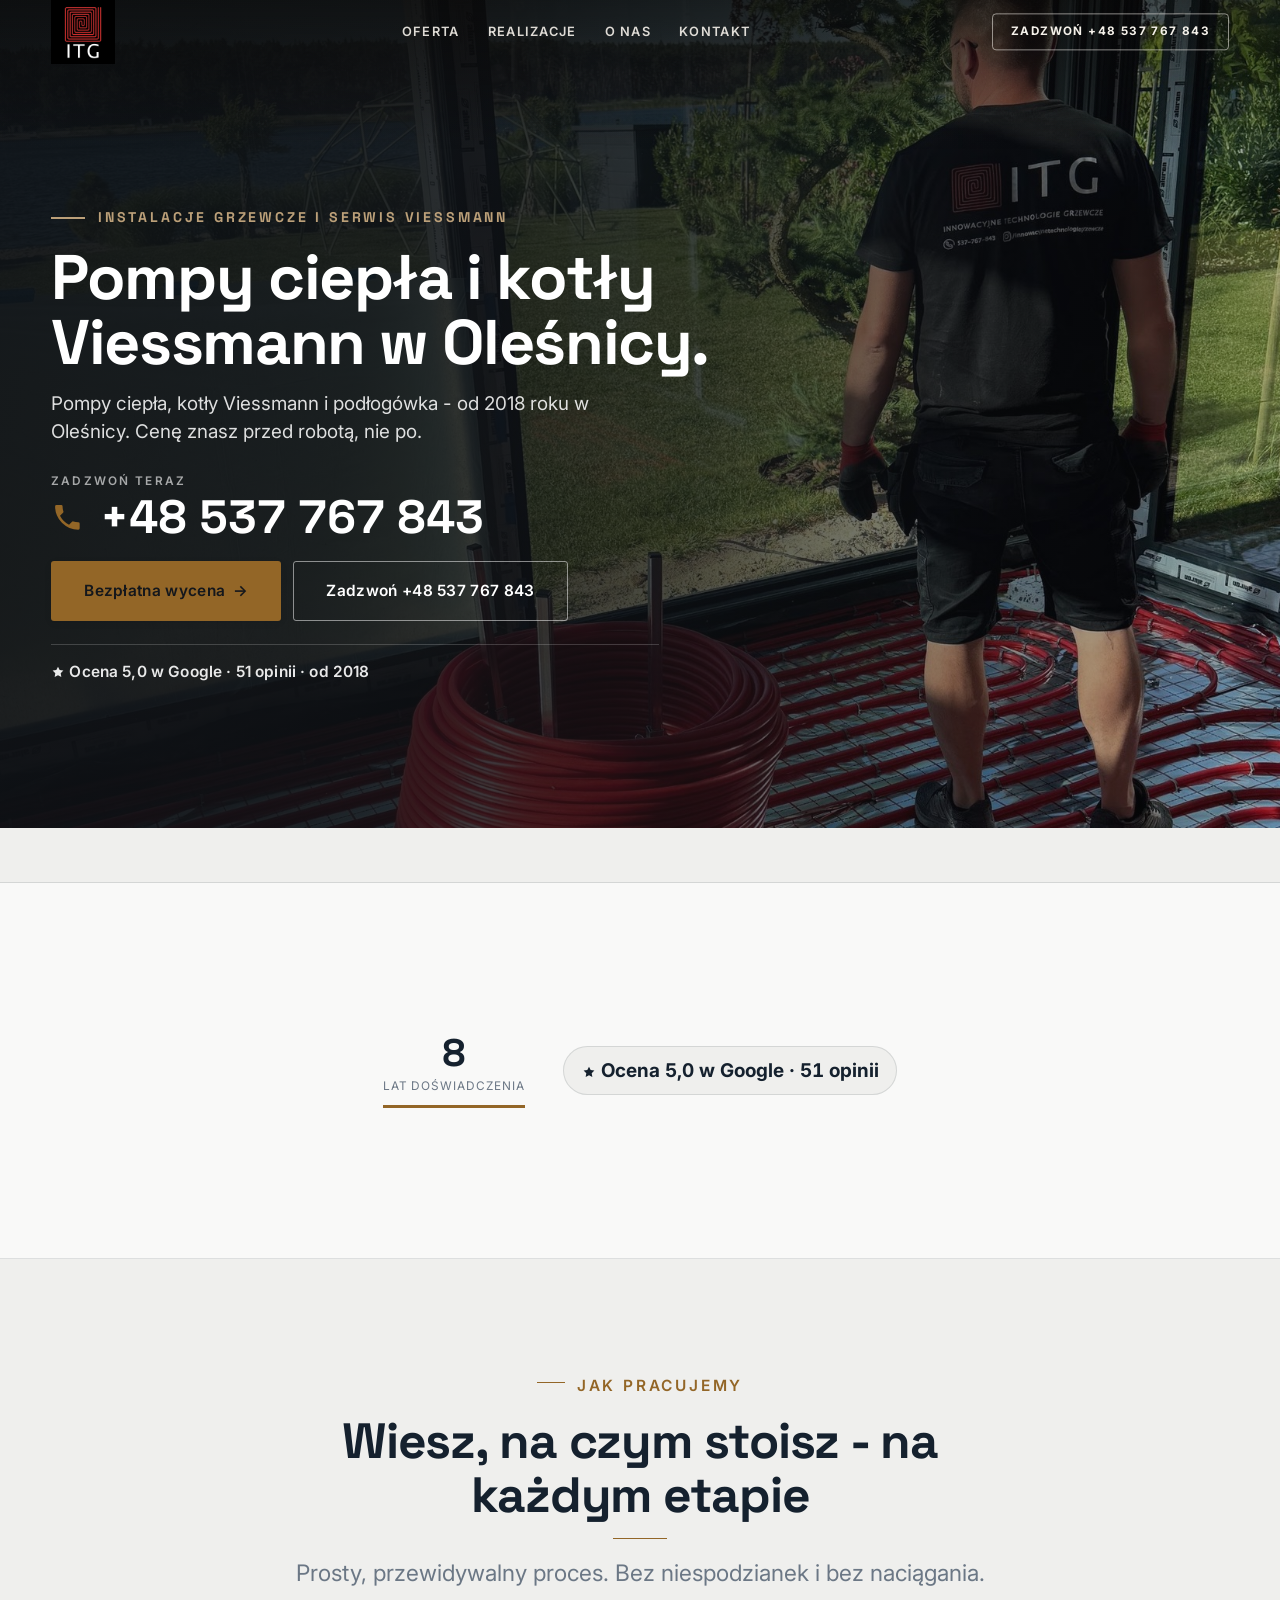
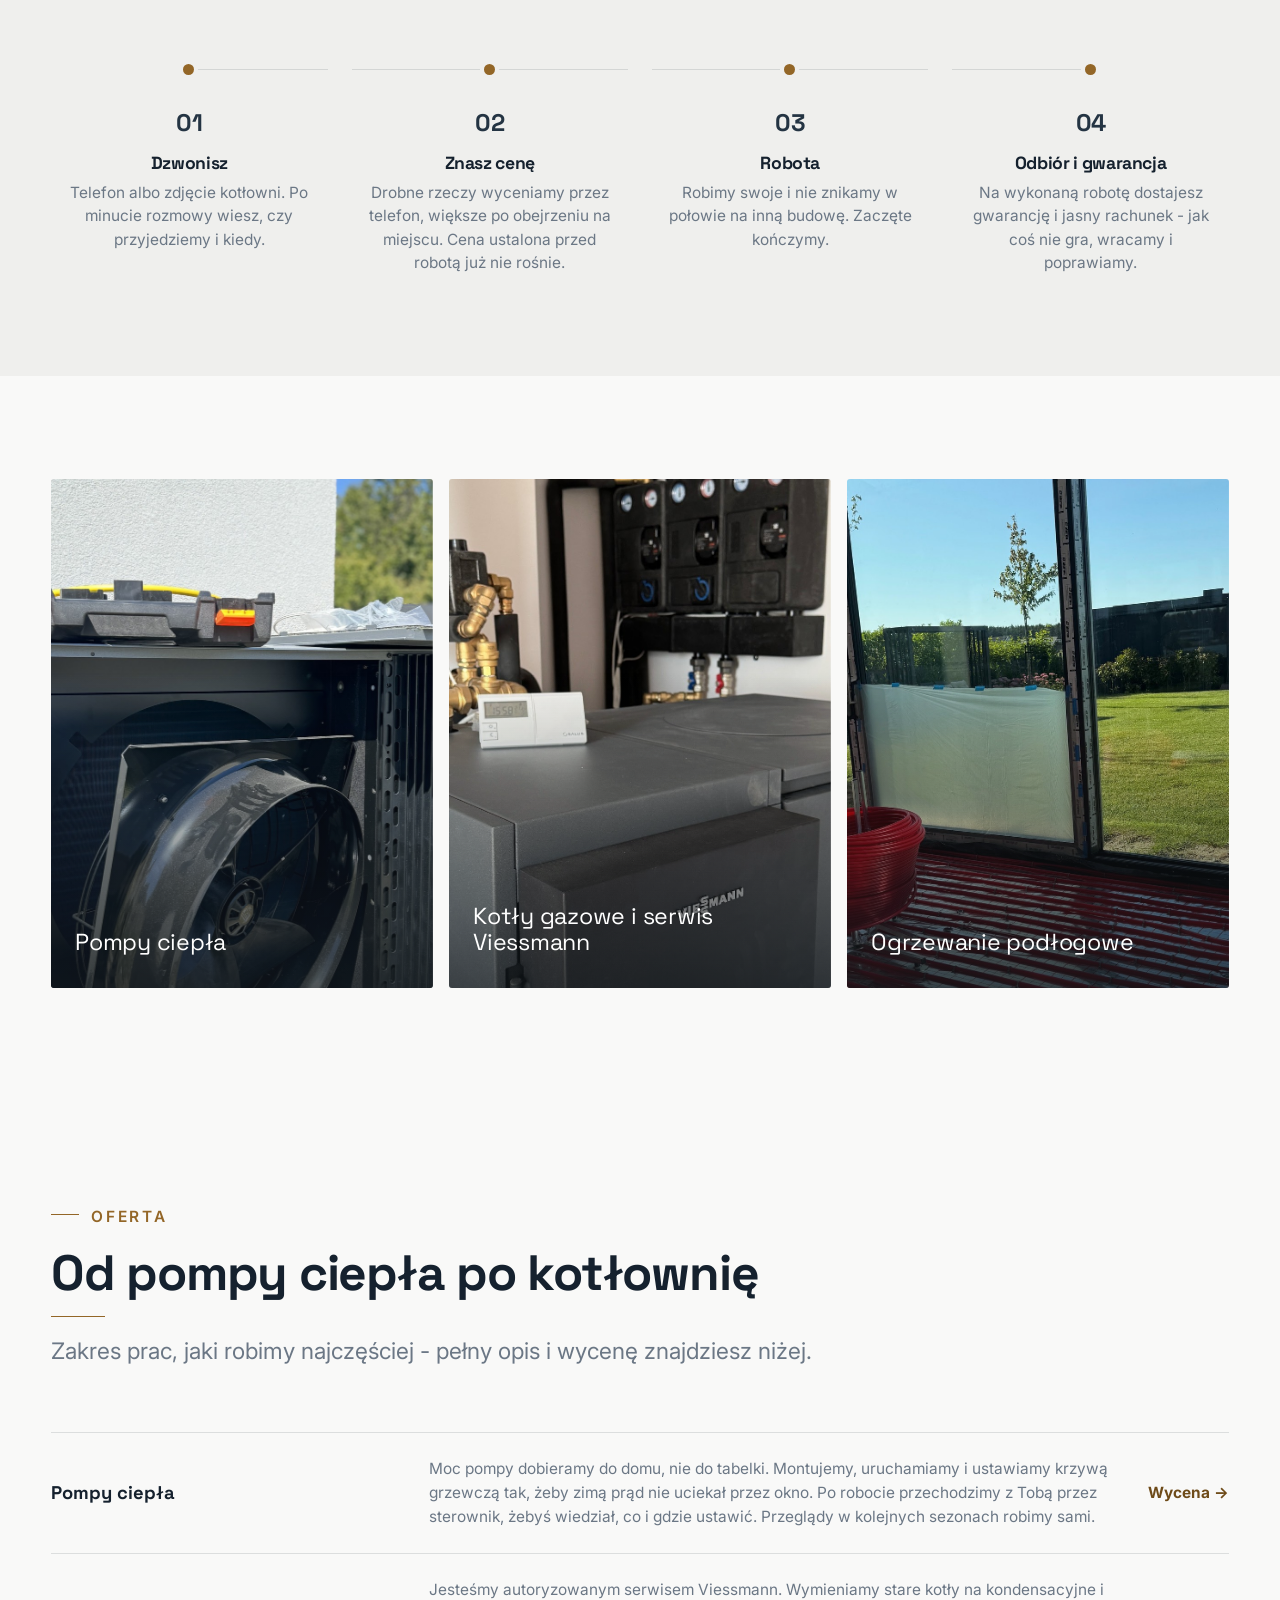
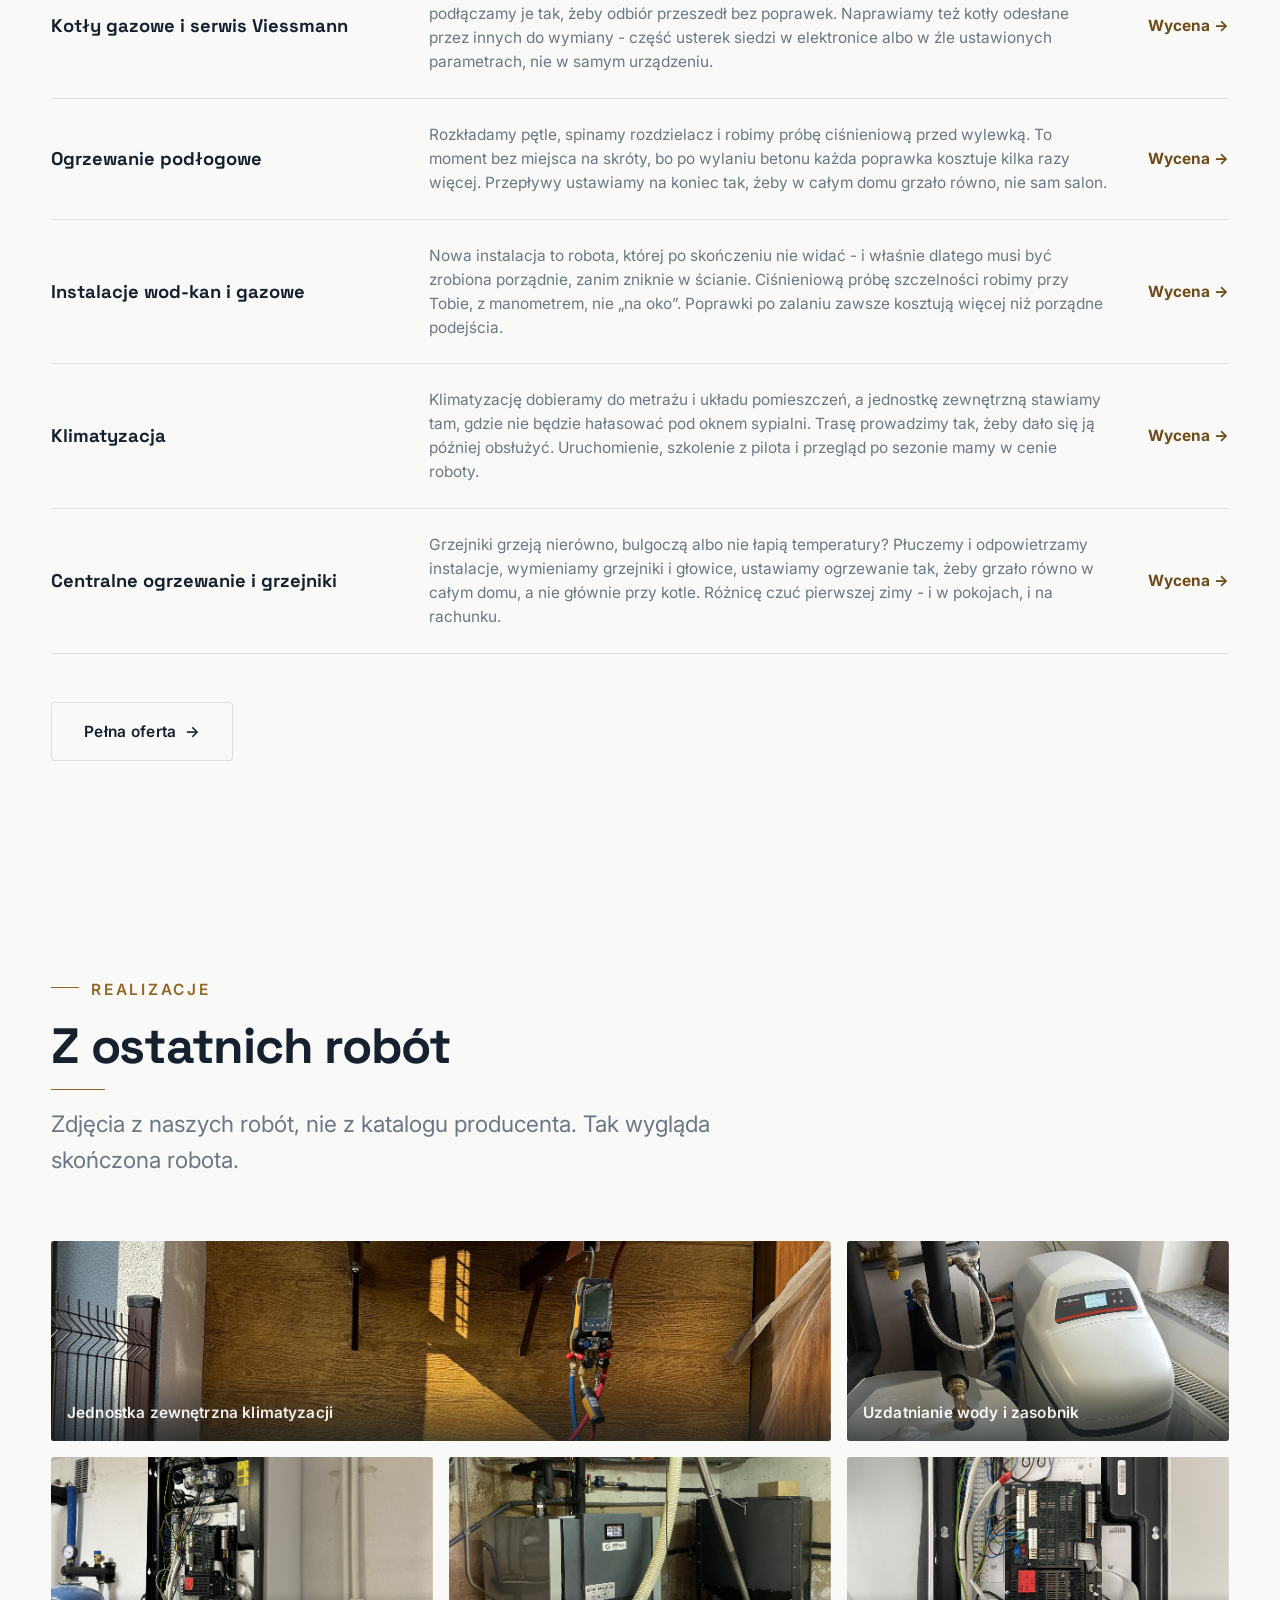
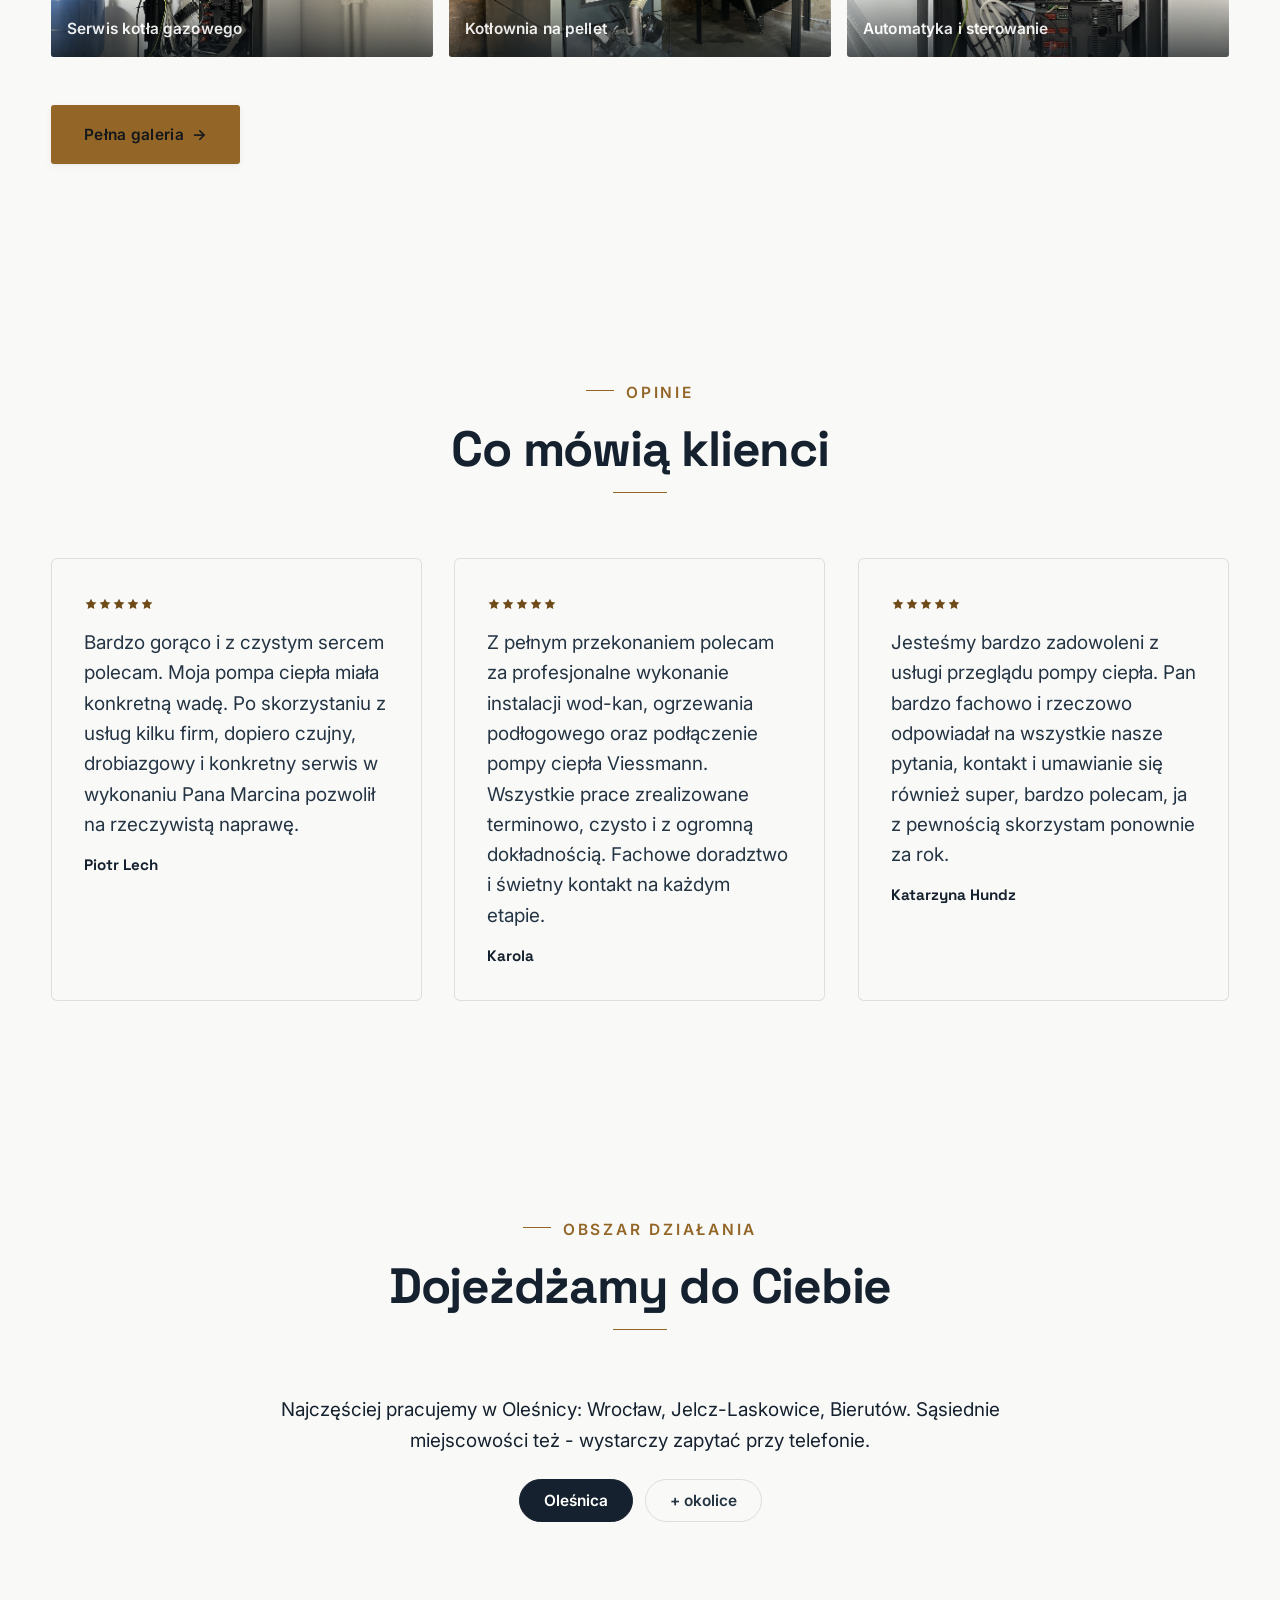
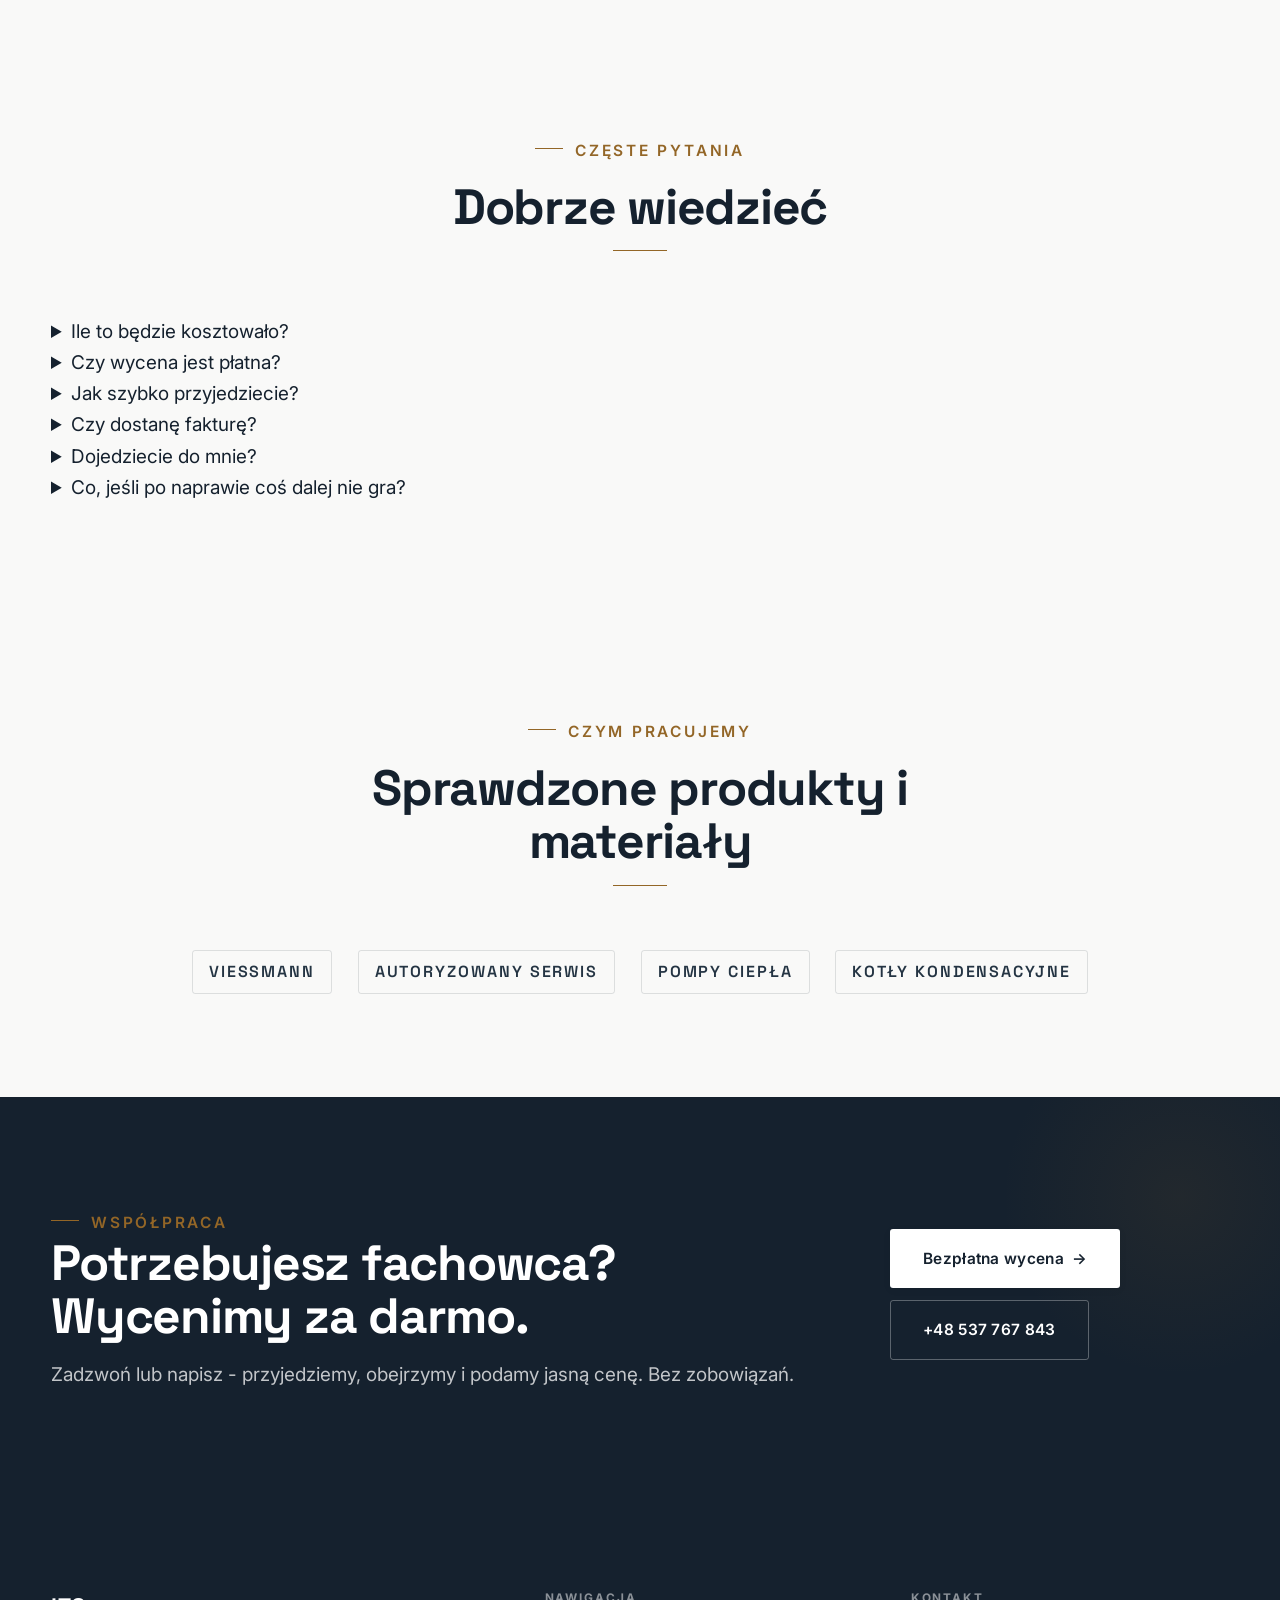
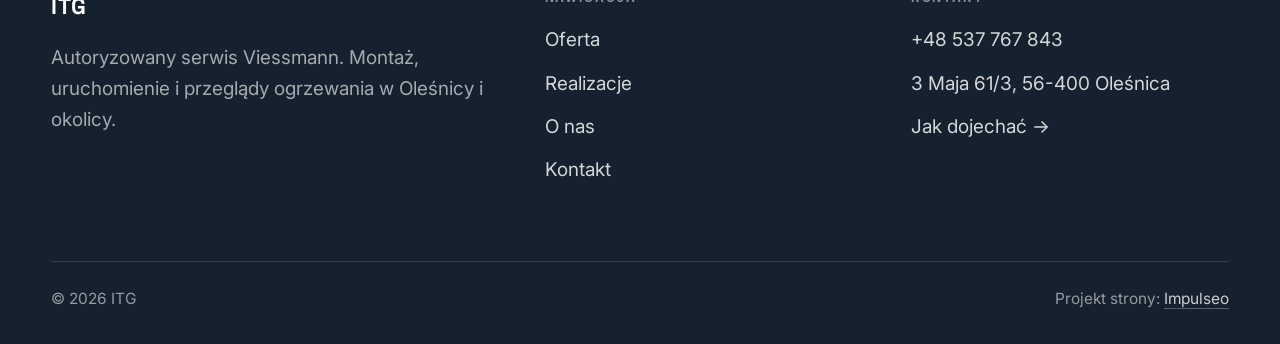
==== commit a62b886e: "Stopka: podpis Impulseo z linkiem + poprawka znikajacego napisu w naglowku" ====
--- a/index.html
+++ b/index.html
@@ -199,7 +199,7 @@
     </div>
     <div class="foot-bot">
       <span>© 2026 ITG</span>
-      <span>Projekt strony: Krzysztof Brzeziński</span>
+      <span>Projekt strony: <a class="foot-credit" href="https://impulseo.pl" target="_blank" rel="noopener">Impulseo</a></span>
     </div>
   </div>
 </footer>
--- a/assets/styles.css
+++ b/assets/styles.css
@@ -1,7 +1,7 @@
 /* ============================================================
    STOLBASZ — premium, architektoniczny B2B fit-out
    Jasna paleta, zero brązu. System wg premium-web-craft.
-   Projekt strony: Krzysztof Brzeziński
+   Projekt strony: Impulseo (impulseo.pl)
    ============================================================ */
 
 :root{
@@ -989,3 +989,19 @@
 
 /* === auto-paleta ze zdjęć klienta (dopasowanie do estetyki socials) === */
 :root{--accent:#936627;--accent-d:#6E4B19;--accent-soft:rgba(147,102,39,0.10);--paper:#F9F9F8;--paper-2:#EFEFED;--paper-3:#E8E7E5;}
+
+
+/* ====== IMPULSEO-FIX-20260731 ======================================================
+   1) PODPIS w stopce jest teraz linkiem do impulseo.pl - ma być widocznie klikalny.
+   2) ŻYWY NAGŁÓWEK: warstwa przenikających kadrów (.mt-hero-layer) miała z-index:1, więc
+      lądowała NAD przyciemnieniem hero, a w rodzinie „fachowcy" nawet nad panelem z tekstem
+      (.hf-panel nie miał własnego z-index). Efekt: przy zmianie zdjęcia napis znikał i wracał.
+      Teraz warstwa idzie tam, gdzie zdjęcie tła (z-index:-2), a treść nagłówka dostaje twardy
+      z-index:3. Zmieniają się WYŁĄCZNIE zdjęcia w tle - napis stoi nieruchomo.
+      (hero-cine celowo pominięte: tam img ma z-index:0 i układ był poprawny.) */
+.foot-bot a.foot-credit{color:rgba(255,255,255,.78);text-decoration:none;border-bottom:1px solid rgba(255,255,255,.28)}
+.foot-bot a.foot-credit:hover{color:#fff;border-bottom-color:#fff}
+.hero-fach > img.mt-hero-layer,.hero-gastro > img.mt-hero-layer,.hero-auto > img.mt-hero-layer,
+.hero-dom > img.mt-hero-layer,.hero-studio > img.mt-hero-layer{z-index:-2}
+.hf-panel,.hf-inner,.hd-panel,.hk-panel,.ha-inner,.hs-inner,.hg-inner{position:relative;z-index:3}
+/* ====== koniec IMPULSEO-FIX-20260731 ====== */
